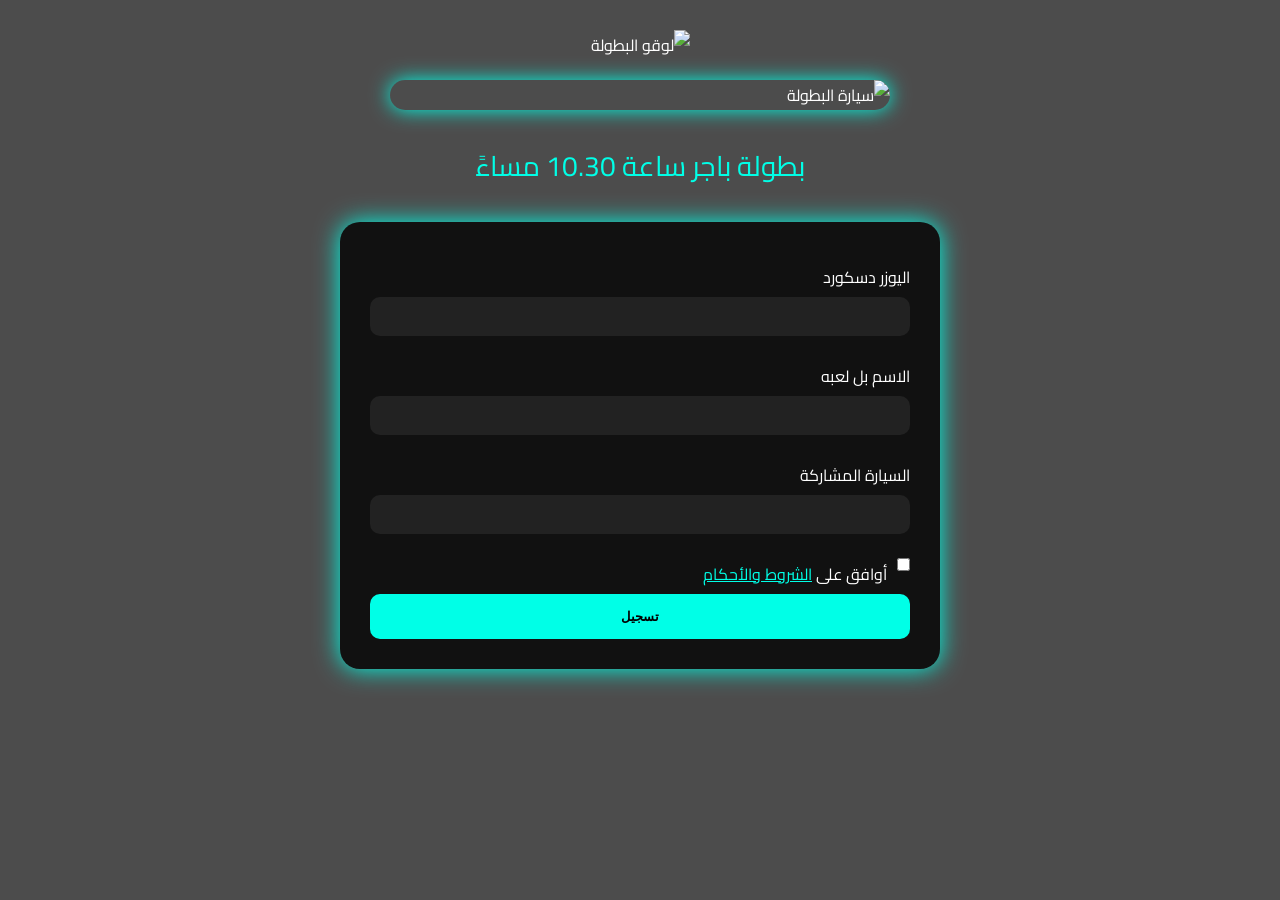
==== index.html @ 62753ee7 "Rename shop.html to index.html" ====
<!DOCTYPE html>
<html lang="ar" dir="rtl">
<head>
  <meta charset="UTF-8" />
  <title>تسجيل بطولة 1320</title>
  <style>
    @import url('https://fonts.googleapis.com/css2?family=Cairo:wght@600&display=swap');
    * {
      margin: 0; padding: 0; box-sizing: border-box;
    }
    body {
      font-family: 'Cairo', sans-serif;
      overflow-x: hidden;
      color: white;
    }
    /* الخلفية المغبشة */
    .bg {
      background-image: url('https://www.raed.net/img?id=1376733');
      background-size: cover;
      background-position: center;
      filter: blur(10px);
      transform: scale(1.1);
      position: fixed;
      top: 0; left: 0;
      width: 100vw; height: 100vh;
      z-index: -2;
      animation: zoomSlow 20s infinite alternate;
    }
    @keyframes zoomSlow {
      from { transform: scale(1.1); }
      to { transform: scale(1.2); }
    }
    .overlay {
      background: rgba(0,0,0,0.7);
      min-height: 100vh;
      padding: 30px;
      z-index: 1;
      position: relative;
    }
    .logo {
      text-align: center;
      margin-bottom: 20px;
    }
    .logo img {
      max-width: 180px;
    }
    .car-img {
      display: block;
      margin: 20px auto;
      max-width: 500px;
      border-radius: 15px;
      box-shadow: 0 0 20px #00ffe7;
    }
    .countdown {
      text-align: center;
      font-size: 28px;
      margin: 30px 0;
      color: #00ffe7;
    }
    .form-box {
      max-width: 600px;
      margin: auto;
      background: #111;
      padding: 30px;
      border-radius: 20px;
      box-shadow: 0 0 25px #00ffe7;
    }
    label {
      display: block;
      margin: 10px 0 5px;
    }
    input[type="text"], input[type="checkbox"] {
      width: 100%;
      padding: 12px;
      border: none;
      border-radius: 10px;
      background: #222;
      color: white;
      margin-bottom: 15px;
    }
    .checkbox {
      display: flex;
      align-items: center;
    }
    .checkbox input {
      width: auto;
      margin-left: 10px;
    }
    .submit-btn {
      width: 100%;
      padding: 15px;
      background: #00ffe7;
      border: none;
      color: black;
      font-weight: bold;
      border-radius: 10px;
      cursor: pointer;
    }
    .submit-btn:hover {
      background: #00cbbf;
    }
  </style>
</head>
<body>

  <div class="bg"></div>

  <div class="overlay">
    <!-- اللوقو -->
    <div class="logo">
      <img src="https://www.raed.net/img?id=1376743" alt="لوقو البطولة" />
    </div>

    <!-- صورة السيارة -->
    <img src="https://www.raed.net/img?id=1376735" alt="سيارة البطولة" class="car-img" />

    <!-- عبارة البطولة -->
<div class="countdown" id="countdown">بطولة باجر ساعة 10.30 مساءً</div>


    <!-- النموذج -->
    <form class="form-box" id="regForm">
      <label>اليوزر دسكورد</label>
      <input type="text" name="discordUser" required />

      <label>الاسم بل لعبه</label>
      <input type="text" name="gameName" required />

      <label>السيارة المشاركة</label>
      <input type="text" name="car" required />

      <div class="checkbox">
        <input type="checkbox" name="agree" required />
        <label>أوافق على <a href="#" style="color:#00ffe7;">الشروط والأحكام</a></label>
      </div>

      <button class="submit-btn" type="submit">تسجيل</button>
    </form>
  </div>

  <script>
    // ارسال التسجيل إلى Webhook ديسكورد + تنبيه المستخدم
    const form = document.getElementById("regForm");

    form.addEventListener("submit", function (e) {
      e.preventDefault();

      const discordUser = form.querySelector('input[name="discordUser"]').value;
      const gameName = form.querySelector('input[name="gameName"]').value;
      const car = form.querySelector('input[name="car"]').value;

      const message = {
        content: `📥 تسجيل جديد في البطولة:\n🔸 اليوزر دسكورد: **${discordUser}**\n🔸 الاسم بل لعبه: **${gameName}**\n🚗 السيارة: **${car}**`
      };

      fetch("https://discord.com/api/webhooks/1391857815001366599/rI-9SwcAPDnKzQa4O2I_S9GXEnpynJJGkTAgotWknQJmOfIubZo0paM_pPb3xN66vMPk", {
        method: "POST",
        headers: { "Content-Type": "application/json" },
        body: JSON.stringify(message)
      })
      .then(() => {
        alert("✅ تم تسجيلك! شكراً لك.");
      })
      .catch(() => {
        alert("🚨 حدث خطأ حاول مرة ثانية.");
      });
    });
  </script>

</body>
</html>
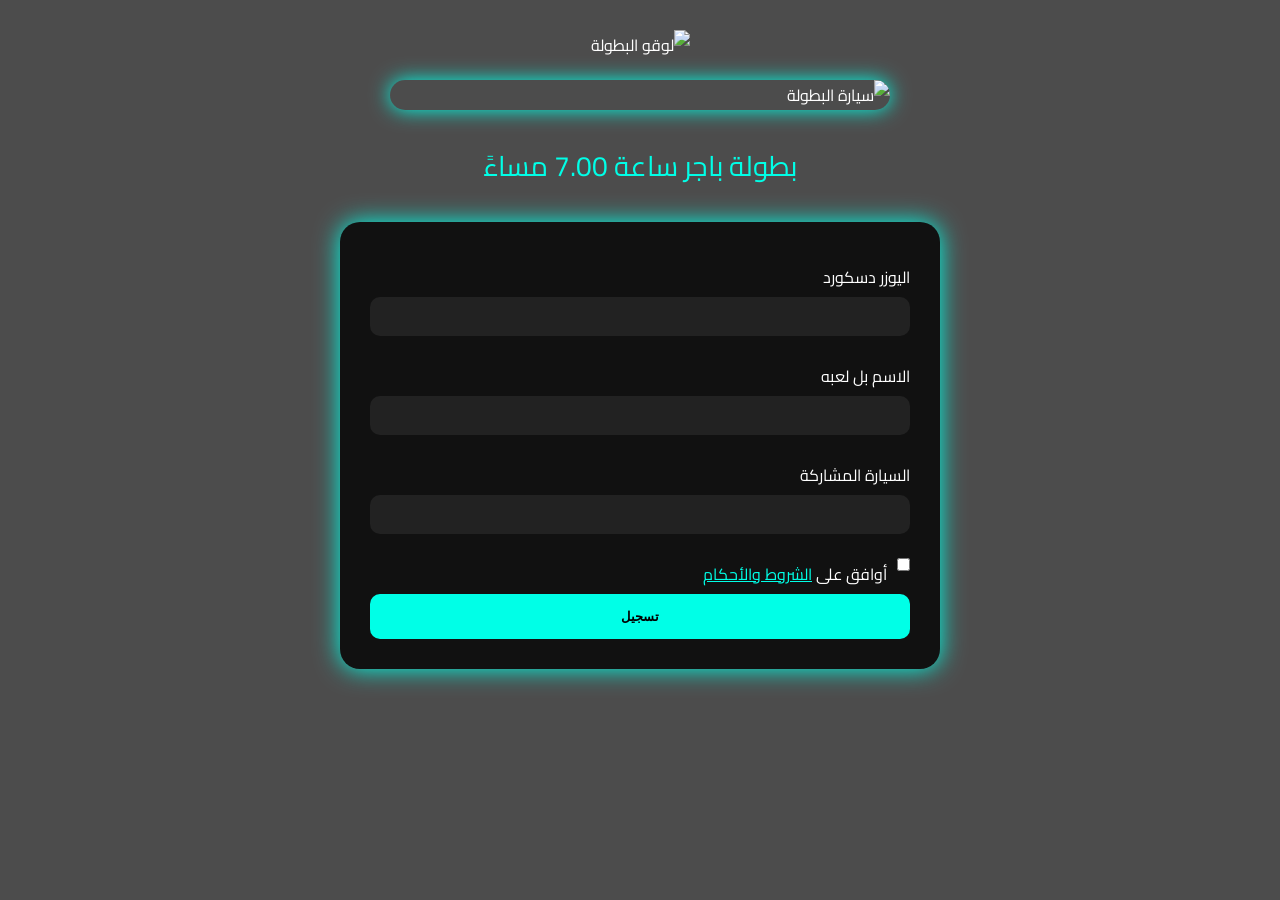
==== commit cd7c8e4d: "Update index.html" ====
--- a/index.html
+++ b/index.html
@@ -115,7 +115,7 @@
     <img src="https://www.raed.net/img?id=1376735" alt="سيارة البطولة" class="car-img" />
 
     <!-- عبارة البطولة -->
-<div class="countdown" id="countdown">بطولة باجر ساعة 10.30 مساءً</div>
+<div class="countdown" id="countdown">بطولة باجر ساعة 7.00 مساءً</div>
 
 
     <!-- النموذج -->
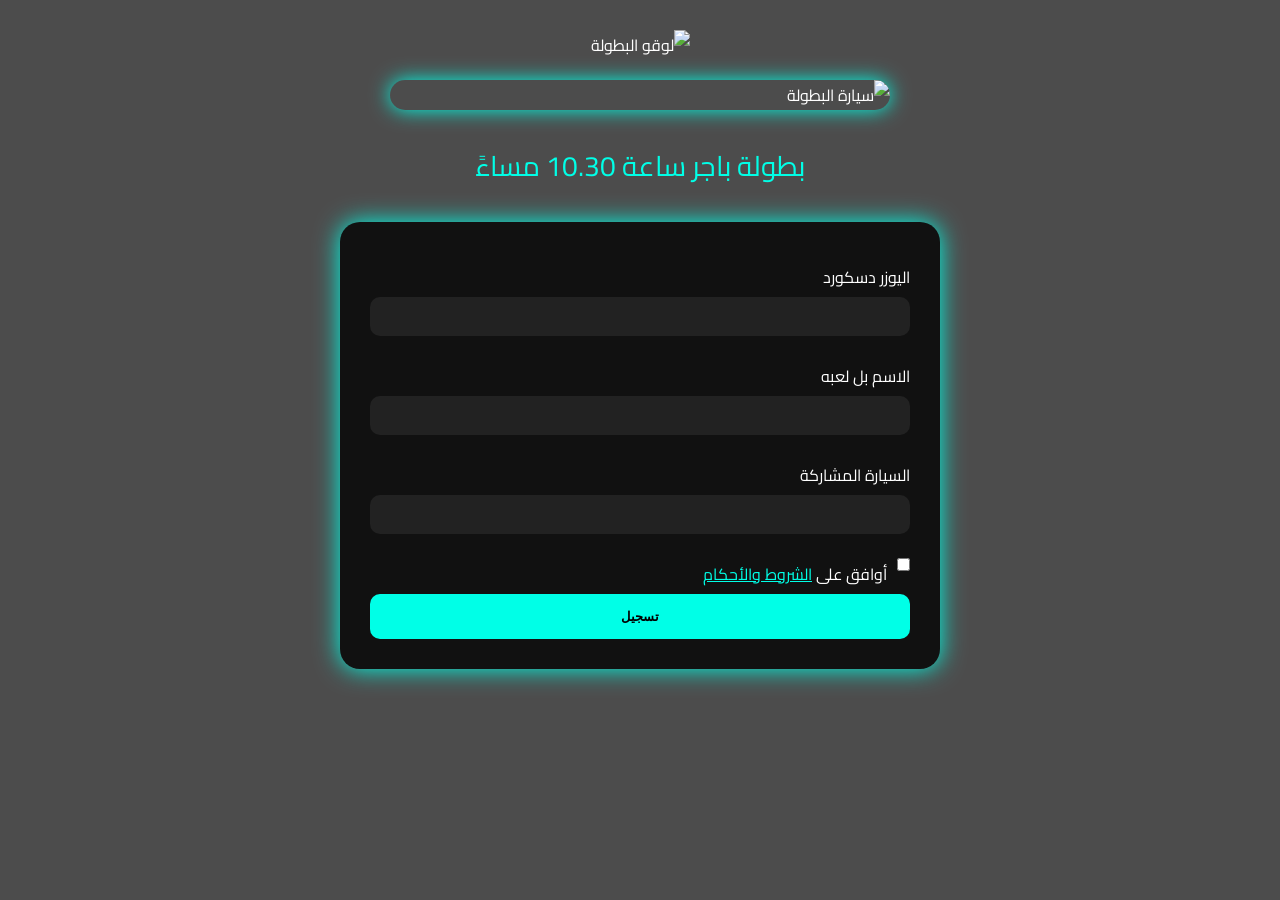
==== commit 3fff7259: "Update index.html" ====
--- a/index.html
+++ b/index.html
@@ -115,7 +115,7 @@
     <img src="https://www.raed.net/img?id=1376735" alt="سيارة البطولة" class="car-img" />
 
     <!-- عبارة البطولة -->
-<div class="countdown" id="countdown">بطولة باجر ساعة 7.00 مساءً</div>
+<div class="countdown" id="countdown">بطولة باجر ساعة 10.30 مساءً</div>
 
 
     <!-- النموذج -->
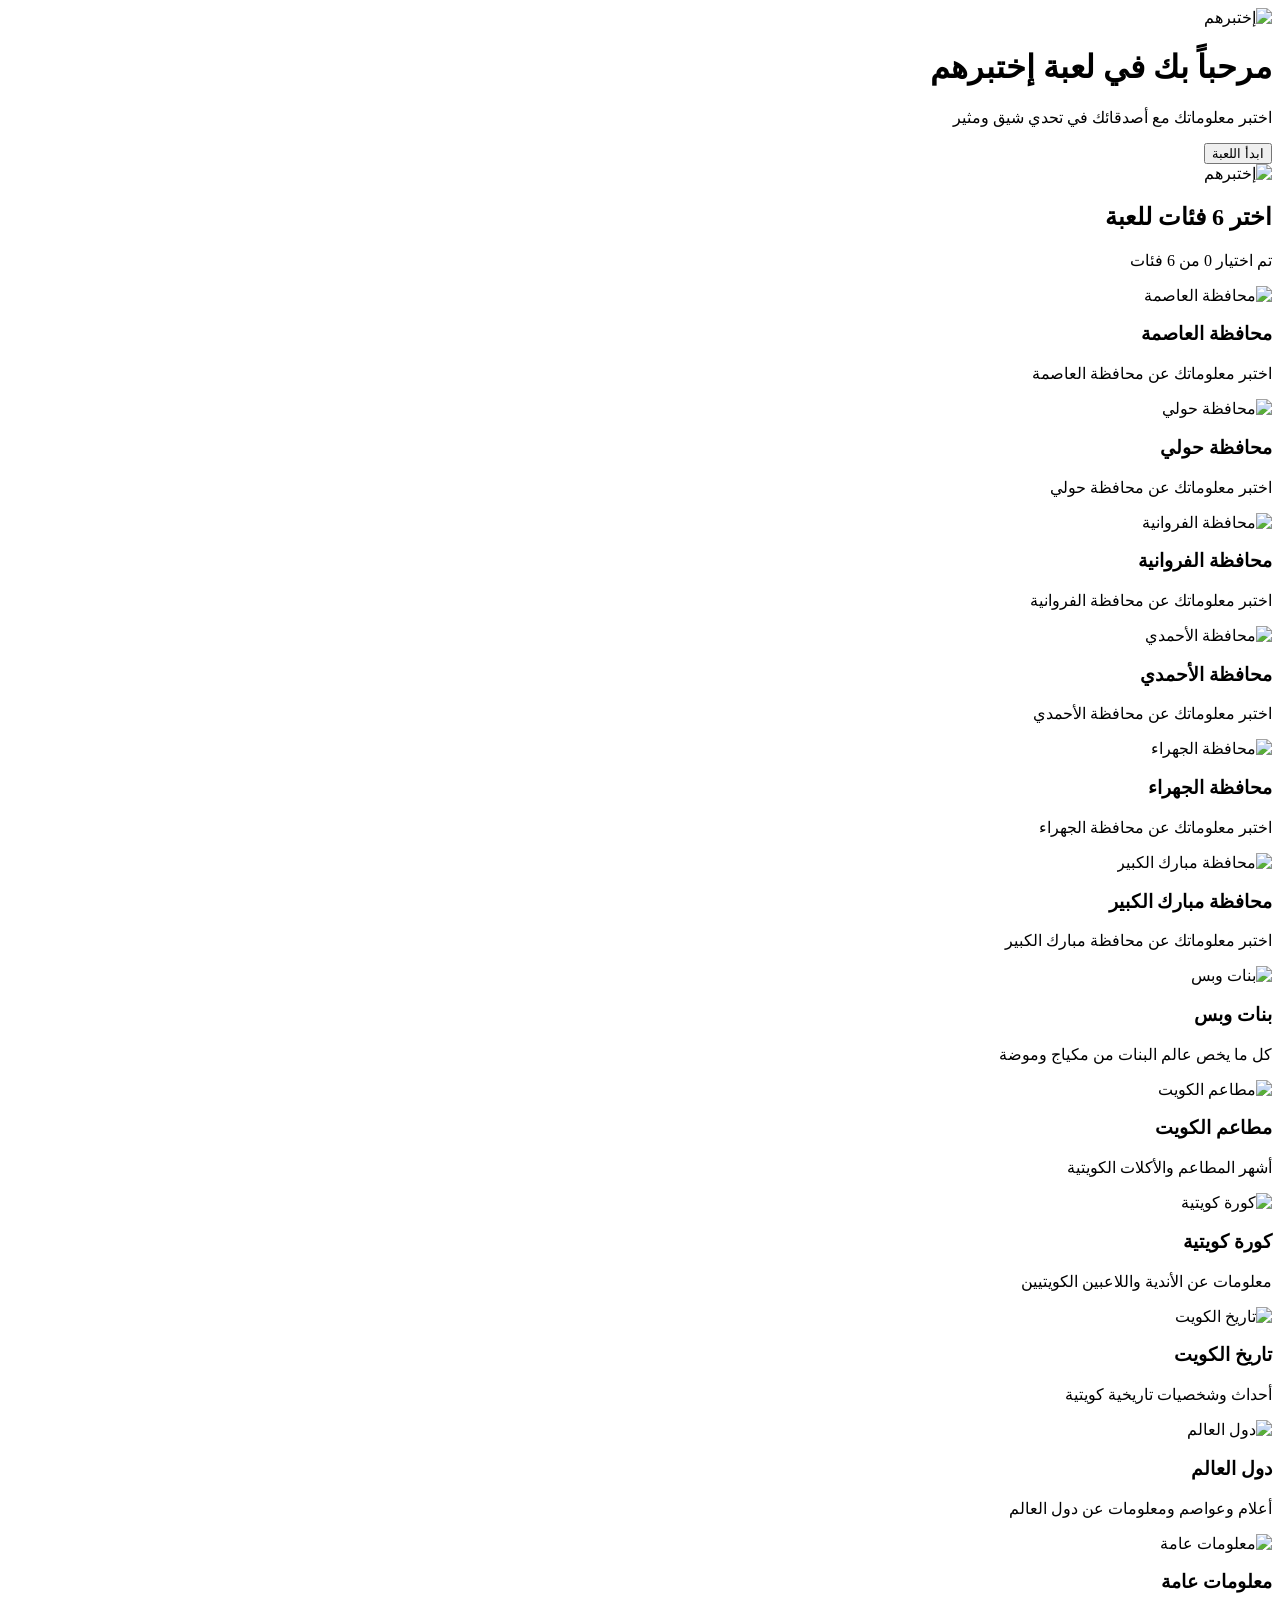
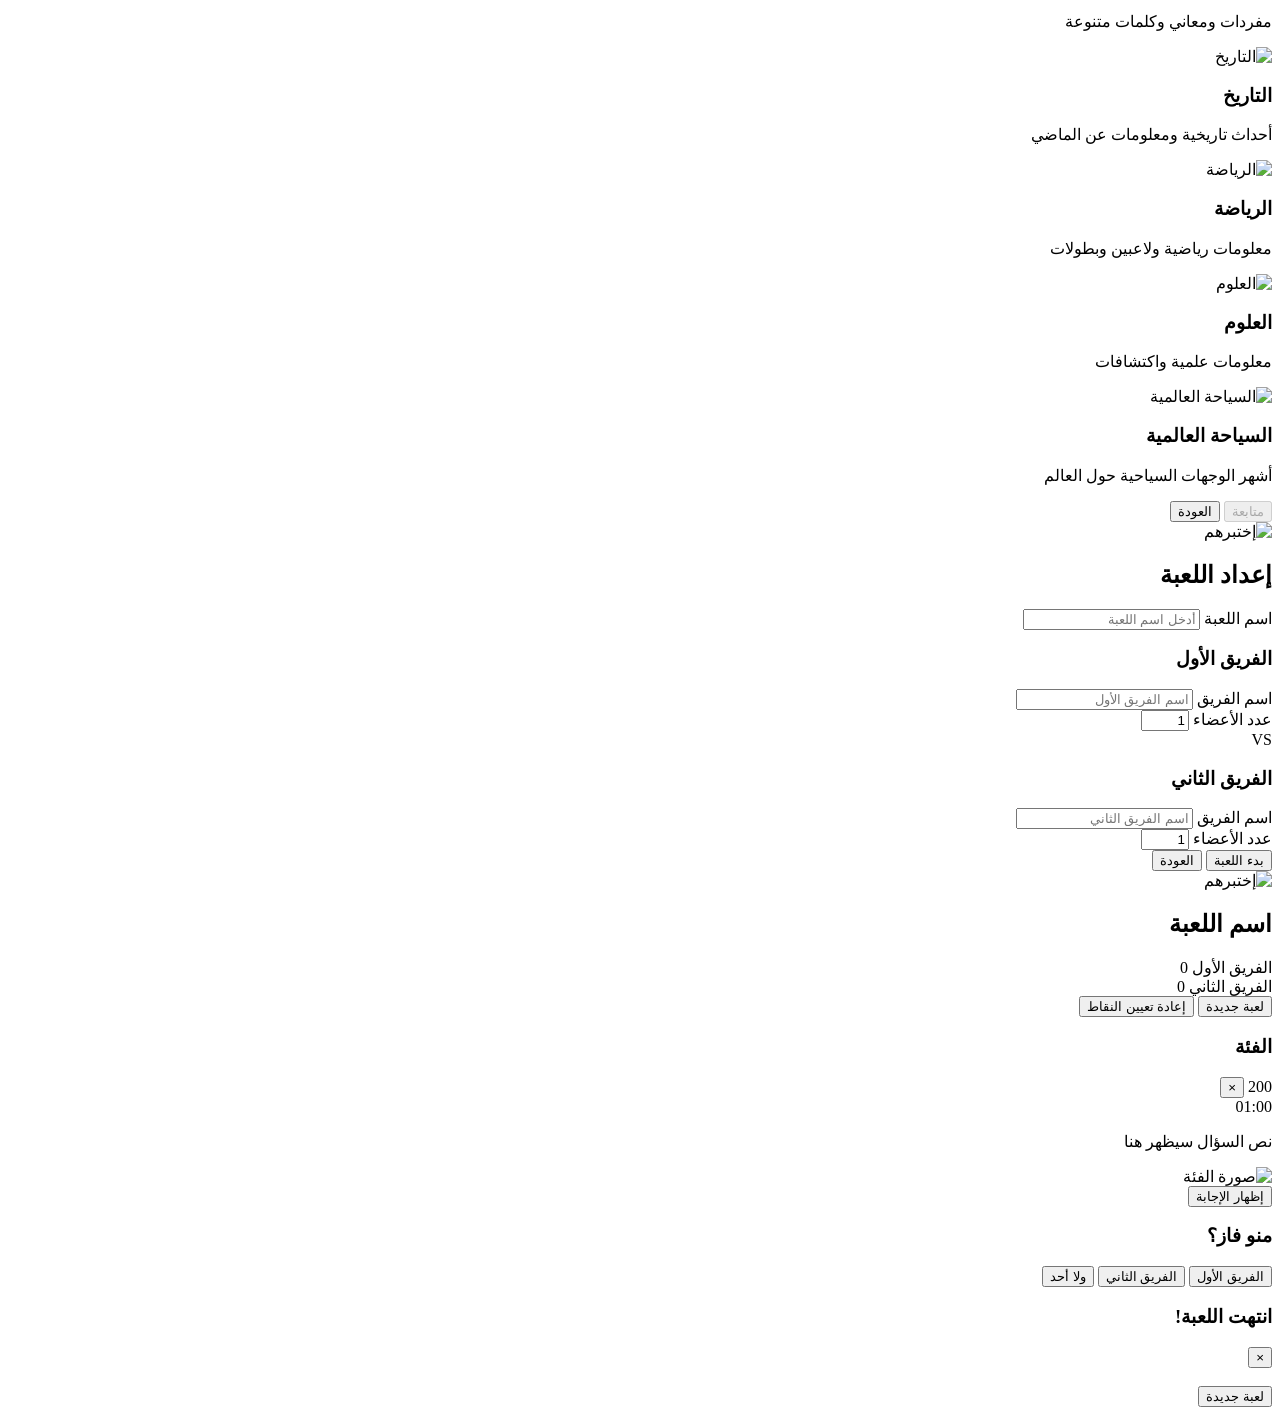
==== commit e92d3435: "Update index.html" ====
--- a/index.html
+++ b/index.html
@@ -1,171 +1,264 @@
 <!DOCTYPE html>
 <html lang="ar" dir="rtl">
 <head>
-  <meta charset="UTF-8" />
-  <title>تسجيل بطولة 1320</title>
-  <style>
-    @import url('https://fonts.googleapis.com/css2?family=Cairo:wght@600&display=swap');
-    * {
-      margin: 0; padding: 0; box-sizing: border-box;
-    }
-    body {
-      font-family: 'Cairo', sans-serif;
-      overflow-x: hidden;
-      color: white;
-    }
-    /* الخلفية المغبشة */
-    .bg {
-      background-image: url('https://www.raed.net/img?id=1376733');
-      background-size: cover;
-      background-position: center;
-      filter: blur(10px);
-      transform: scale(1.1);
-      position: fixed;
-      top: 0; left: 0;
-      width: 100vw; height: 100vh;
-      z-index: -2;
-      animation: zoomSlow 20s infinite alternate;
-    }
-    @keyframes zoomSlow {
-      from { transform: scale(1.1); }
-      to { transform: scale(1.2); }
-    }
-    .overlay {
-      background: rgba(0,0,0,0.7);
-      min-height: 100vh;
-      padding: 30px;
-      z-index: 1;
-      position: relative;
-    }
-    .logo {
-      text-align: center;
-      margin-bottom: 20px;
-    }
-    .logo img {
-      max-width: 180px;
-    }
-    .car-img {
-      display: block;
-      margin: 20px auto;
-      max-width: 500px;
-      border-radius: 15px;
-      box-shadow: 0 0 20px #00ffe7;
-    }
-    .countdown {
-      text-align: center;
-      font-size: 28px;
-      margin: 30px 0;
-      color: #00ffe7;
-    }
-    .form-box {
-      max-width: 600px;
-      margin: auto;
-      background: #111;
-      padding: 30px;
-      border-radius: 20px;
-      box-shadow: 0 0 25px #00ffe7;
-    }
-    label {
-      display: block;
-      margin: 10px 0 5px;
-    }
-    input[type="text"], input[type="checkbox"] {
-      width: 100%;
-      padding: 12px;
-      border: none;
-      border-radius: 10px;
-      background: #222;
-      color: white;
-      margin-bottom: 15px;
-    }
-    .checkbox {
-      display: flex;
-      align-items: center;
-    }
-    .checkbox input {
-      width: auto;
-      margin-left: 10px;
-    }
-    .submit-btn {
-      width: 100%;
-      padding: 15px;
-      background: #00ffe7;
-      border: none;
-      color: black;
-      font-weight: bold;
-      border-radius: 10px;
-      cursor: pointer;
-    }
-    .submit-btn:hover {
-      background: #00cbbf;
-    }
-  </style>
+    <meta charset="UTF-8">
+    <meta name="viewport" content="width=device-width, initial-scale=1.0">
+    <title>إختبرهم - لعبة الأسئلة التفاعلية</title>
+    <link rel="stylesheet" href="style.css">
+    <link href="https://fonts.googleapis.com/css2?family=Cairo:wght@300;400;600;700;800&display=swap" rel="stylesheet">
 </head>
 <body>
-
-  <div class="bg"></div>
-
-  <div class="overlay">
-    <!-- اللوقو -->
-    <div class="logo">
-      <img src="https://www.raed.net/img?id=1376743" alt="لوقو البطولة" />
-    </div>
-
-    <!-- صورة السيارة -->
-    <img src="https://www.raed.net/img?id=1376735" alt="سيارة البطولة" class="car-img" />
-
-    <!-- عبارة البطولة -->
-<div class="countdown" id="countdown">بطولة باجر ساعة 10.30 مساءً</div>
-
-
-    <!-- النموذج -->
-    <form class="form-box" id="regForm">
-      <label>اليوزر دسكورد</label>
-      <input type="text" name="discordUser" required />
-
-      <label>الاسم بل لعبه</label>
-      <input type="text" name="gameName" required />
-
-      <label>السيارة المشاركة</label>
-      <input type="text" name="car" required />
-
-      <div class="checkbox">
-        <input type="checkbox" name="agree" required />
-        <label>أوافق على <a href="#" style="color:#00ffe7;">الشروط والأحكام</a></label>
-      </div>
-
-      <button class="submit-btn" type="submit">تسجيل</button>
-    </form>
-  </div>
-
-  <script>
-    // ارسال التسجيل إلى Webhook ديسكورد + تنبيه المستخدم
-    const form = document.getElementById("regForm");
-
-    form.addEventListener("submit", function (e) {
-      e.preventDefault();
-
-      const discordUser = form.querySelector('input[name="discordUser"]').value;
-      const gameName = form.querySelector('input[name="gameName"]').value;
-      const car = form.querySelector('input[name="car"]').value;
-
-      const message = {
-        content: `📥 تسجيل جديد في البطولة:\n🔸 اليوزر دسكورد: **${discordUser}**\n🔸 الاسم بل لعبه: **${gameName}**\n🚗 السيارة: **${car}**`
-      };
-
-      fetch("https://discord.com/api/webhooks/1391857815001366599/rI-9SwcAPDnKzQa4O2I_S9GXEnpynJJGkTAgotWknQJmOfIubZo0paM_pPb3xN66vMPk", {
-        method: "POST",
-        headers: { "Content-Type": "application/json" },
-        body: JSON.stringify(message)
-      })
-      .then(() => {
-        alert("✅ تم تسجيلك! شكراً لك.");
-      })
-      .catch(() => {
-        alert("🚨 حدث خطأ حاول مرة ثانية.");
-      });
-    });
-  </script>
-
+    <!-- الصفحة الرئيسية -->
+    <div id="home-page" class="page active">
+        <header class="header">
+            <div class="logo-container">
+                <img src="logo.png" alt="إختبرهم" class="main-logo">
+            </div>
+            <h1 class="main-title">مرحباً بك في لعبة إختبرهم</h1>
+            <p class="subtitle">اختبر معلوماتك مع أصدقائك في تحدي شيق ومثير</p>
+            <button class="start-btn" onclick="showCategorySelection()">ابدأ اللعبة</button>
+        </header>
+    </div>
+
+    <!-- صفحة اختيار الفئات -->
+    <div id="category-page" class="page">
+        <div class="page-header">
+            <img src="logo.png" alt="إختبرهم" class="page-logo">
+            <h2 class="page-title">اختر 6 فئات للعبة</h2>
+            <p class="selected-count">تم اختيار <span id="selected-count">0</span> من 6 فئات</p>
+        </div>
+
+        <div class="categories-grid">
+            <div class="category-card" data-category="capital-governorate">
+    <img src="https://www.raed.net/img?id=1394455" alt="محافظة العاصمة" class="category-image">
+    <h3 class="category-title">محافظة العاصمة</h3>
+    <p class="category-desc">اختبر معلوماتك عن محافظة العاصمة</p>
+</div>
+<div class="category-card" data-category="hawalli-governorate">
+    <img src="https://www.raed.net/img?id=1394455" alt="محافظة حولي" class="category-image">
+    <h3 class="category-title">محافظة حولي</h3>
+    <p class="category-desc">اختبر معلوماتك عن محافظة حولي</p>
+</div>
+<div class="category-card" data-category="farwaniya-governorate">
+    <img src="https://www.raed.net/img?id=1394455" alt="محافظة الفروانية" class="category-image">
+    <h3 class="category-title">محافظة الفروانية</h3>
+    <p class="category-desc">اختبر معلوماتك عن محافظة الفروانية</p>
+</div>
+<div class="category-card" data-category="ahmadi-governorate">
+    <img src="https://www.raed.net/img?id=1394455" alt="محافظة الأحمدي" class="category-image">
+    <h3 class="category-title">محافظة الأحمدي</h3>
+    <p class="category-desc">اختبر معلوماتك عن محافظة الأحمدي</p>
+</div>
+<div class="category-card" data-category="jahra-governorate">
+    <img src="https://www.raed.net/img?id=1394455" alt="محافظة الجهراء" class="category-image">
+    <h3 class="category-title">محافظة الجهراء</h3>
+    <p class="category-desc">اختبر معلوماتك عن محافظة الجهراء</p>
+</div>
+<div class="category-card" data-category="mubarak-al-kabeer-governorate">
+    <img src="https://www.raed.net/img?id=1394455" alt="محافظة مبارك الكبير" class="category-image">
+    <h3 class="category-title">محافظة مبارك الكبير</h3>
+    <p class="category-desc">اختبر معلوماتك عن محافظة مبارك الكبير</p>
+</div>
+<div class="category-card" data-category="girls-stuff">
+    <img src="https://www.raed.net/img?id=1394455" alt="بنات وبس" class="category-image">
+    <h3 class="category-title">بنات وبس</h3>
+    <p class="category-desc">كل ما يخص عالم البنات من مكياج وموضة</p>
+</div>
+<div class="category-card" data-category="kuwaiti-restaurants">
+    <img src="https://www.raed.net/img?id=1394455" alt="مطاعم الكويت" class="category-image">
+    <h3 class="category-title">مطاعم الكويت</h3>
+    <p class="category-desc">أشهر المطاعم والأكلات الكويتية</p>
+</div>
+<div class="category-card" data-category="kuwaiti-football">
+    <img src="https://www.raed.net/img?id=1394455" alt="كورة كويتية" class="category-image">
+    <h3 class="category-title">كورة كويتية</h3>
+    <p class="category-desc">معلومات عن الأندية واللاعبين الكويتيين</p>
+</div>
+<div class="category-card" data-category="kuwaiti-history">
+    <img src="https://www.raed.net/img?id=1394455" alt="تاريخ الكويت" class="category-image">
+    <h3 class="category-title">تاريخ الكويت</h3>
+    <p class="category-desc">أحداث وشخصيات تاريخية كويتية</p>
+</div>
+<div class="category-card" data-category="world-countries">
+    <img src="https://www.raed.net/img?id=1394455" alt="دول العالم" class="category-image">
+    <h3 class="category-title">دول العالم</h3>
+    <p class="category-desc">أعلام وعواصم ومعلومات عن دول العالم</p>
+</div>
+<div class="category-card" data-category="general-knowledge">
+    <img src="https://www.raed.net/img?id=1394455" alt="معلومات عامة" class="category-image">
+    <h3 class="category-title">معلومات عامة</h3>
+    <p class="category-desc">مفردات ومعاني وكلمات متنوعة</p>
+</div>
+<div class="category-card" data-category="history">
+    <img src="https://www.raed.net/img?id=1394455" alt="التاريخ" class="category-image">
+    <h3 class="category-title">التاريخ</h3>
+    <p class="category-desc">أحداث تاريخية ومعلومات عن الماضي</p>
+</div>
+<div class="category-card" data-category="sports">
+    <img src="https://www.raed.net/img?id=1394455" alt="الرياضة" class="category-image">
+    <h3 class="category-title">الرياضة</h3>
+    <p class="category-desc">معلومات رياضية ولاعبين وبطولات</p>
+</div>
+<div class="category-card" data-category="science">
+    <img src="https://www.raed.net/img?id=1394455" alt="العلوم" class="category-image">
+    <h3 class="category-title">العلوم</h3>
+    <p class="category-desc">معلومات علمية واكتشافات</p>
+</div>
+<div class="category-card" data-category="tourism">
+    <img src="https://www.raed.net/img?id=1394455" alt="السياحة العالمية" class="category-image">
+    <h3 class="category-title">السياحة العالمية</h3>
+    <p class="category-desc">أشهر الوجهات السياحية حول العالم</p>
+            </div>
+        </div>
+
+        <div class="action-buttons">
+            <button class="continue-btn" onclick="showGameSetup()" disabled>متابعة</button>
+            <button class="back-btn" onclick="showHomePage()">العودة</button>
+        </div>
+    </div>
+
+    <!-- صفحة إعداد اللعبة -->
+    <div id="setup-page" class="page">
+        <div class="page-header">
+            <img src="logo.png" alt="إختبرهم" class="page-logo">
+            <h2 class="page-title">إعداد اللعبة</h2>
+        </div>
+
+        <div class="setup-form">
+            <div class="form-group">
+                <label for="game-name">اسم اللعبة</label>
+                <input type="text" id="game-name" placeholder="أدخل اسم اللعبة">
+            </div>
+
+            <div class="teams-container">
+                <div class="team-setup">
+                    <h3>الفريق الأول</h3>
+                    <div class="form-group">
+                        <label for="team1-name">اسم الفريق</label>
+                        <input type="text" id="team1-name" placeholder="اسم الفريق الأول">
+                    </div>
+                    <div class="form-group">
+                        <label for="team1-members">عدد الأعضاء</label>
+                        <input type="number" id="team1-members" min="1" max="10" value="1">
+                    </div>
+                </div>
+
+                <div class="vs-divider">VS</div>
+
+                <div class="team-setup">
+                    <h3>الفريق الثاني</h3>
+                    <div class="form-group">
+                        <label for="team2-name">اسم الفريق</label>
+                        <input type="text" id="team2-name" placeholder="اسم الفريق الثاني">
+                    </div>
+                    <div class="form-group">
+                        <label for="team2-members">عدد الأعضاء</label>
+                        <input type="number" id="team2-members" min="1" max="10" value="1">
+                    </div>
+                </div>
+            </div>
+        </div>
+
+        <div class="action-buttons">
+            <button class="start-game-btn" onclick="startGame()">بدء اللعبة</button>
+            <button class="back-btn" onclick="showCategorySelection()">العودة</button>
+        </div>
+    </div>
+
+    <!-- صفحة لوحة اللعب -->
+    <div id="game-page" class="page">
+        <div class="game-header">
+            <img src="logo.png" alt="إختبرهم" class="game-logo">
+            <div class="game-info">
+                <h2 id="current-game-name">اسم اللعبة</h2>
+                <div class="teams-score">
+                    <div class="team-score">
+                        <span id="team1-display">الفريق الأول</span>
+                        <span id="team1-score">0</span>
+                    </div>
+                    <div class="team-score">
+                        <span id="team2-display">الفريق الثاني</span>
+                        <span id="team2-score">0</span>
+                    </div>
+                </div>
+            </div>
+        </div>
+
+        <div class="game-board">
+            <div id="categories-board" class="categories-board">
+                <!-- سيتم إنشاء الفئات ديناميكياً -->
+            </div>
+        </div>
+
+        <div class="game-controls">
+            <button class="new-game-btn" onclick="showHomePage()">لعبة جديدة</button>
+            <button class="reset-btn" onclick="resetGame()">إعادة تعيين النقاط</button>
+        </div>
+    </div>
+
+    <!-- نافذة السؤال -->
+    <div id="question-modal" class="modal">
+        <div class="modal-content">
+            <div class="modal-header">
+                <h3 id="question-category">الفئة</h3>
+                <span id="question-points">200</span>
+                <button class="close-btn" onclick="closeQuestion()">&times;</button>
+                <div class="timer" id="question-timer">01:00</div>
+            </div>
+            <div class="modal-body">
+                <p id="question-text">نص السؤال سيظهر هنا</p>
+                <div class="question-content-wrapper">
+                    <div class="question-image-container">
+                        <img src="" alt="صورة الفئة" class="question-image" id="question-category-image">
+                    </div>
+                </div>
+            </div>
+            <div class="modal-footer">
+                <button class="show-answer-btn" onclick="showAnswer()">إظهار الإجابة</button>
+            </div>
+        </div>
+    </div>
+
+    <!-- نافذة اختيار الفائز -->
+    <div id="winner-selection-modal" class="modal">
+        <div class="modal-content">
+            <div class="modal-header">
+                <h3 class="page-title">منو فاز؟</h3>
+            </div>
+            <div class="modal-body">
+                <div class="winner-selection-buttons">
+                    <button class="team-winner-btn" onclick="selectWinner(1)" id="team1-winner-btn">الفريق الأول</button>
+                    <button class="team-winner-btn" onclick="selectWinner(2)" id="team2-winner-btn">الفريق الثاني</button>
+                    <button class="no-winner-btn" onclick="selectWinner(0)">ولا أحد</button>
+                </div>
+                <div id="answer-display" class="answer-display" style="display: none;">
+                    <h4>الإجابة الصحيحة:</h4>
+                    <p id="correct-answer-text"></p>
+                </div>
+            </div>
+        </div>
+    </div>
+
+    <!-- نافذة الفائز -->
+    <div id="winner-modal" class="modal">
+        <div class="modal-content">
+            <div class="modal-header">
+                <h3 class="page-title">انتهت اللعبة!</h3>
+                <button class="close-btn" onclick="closeWinnerModal()">&times;</button>
+            </div>
+            <div class="modal-body">
+                <div class="winner-display">
+                    <h3 id="winner-text"></h3>
+                    <p id="final-scores"></p>
+                </div>
+            </div>
+            <div class="modal-footer">
+                <button class="new-game-btn" onclick="showHomePage()">لعبة جديدة</button>
+            </div>
+        </div>
+    </div>
+
+    <script src="script.js"></script>
 </body>
 </html>
+
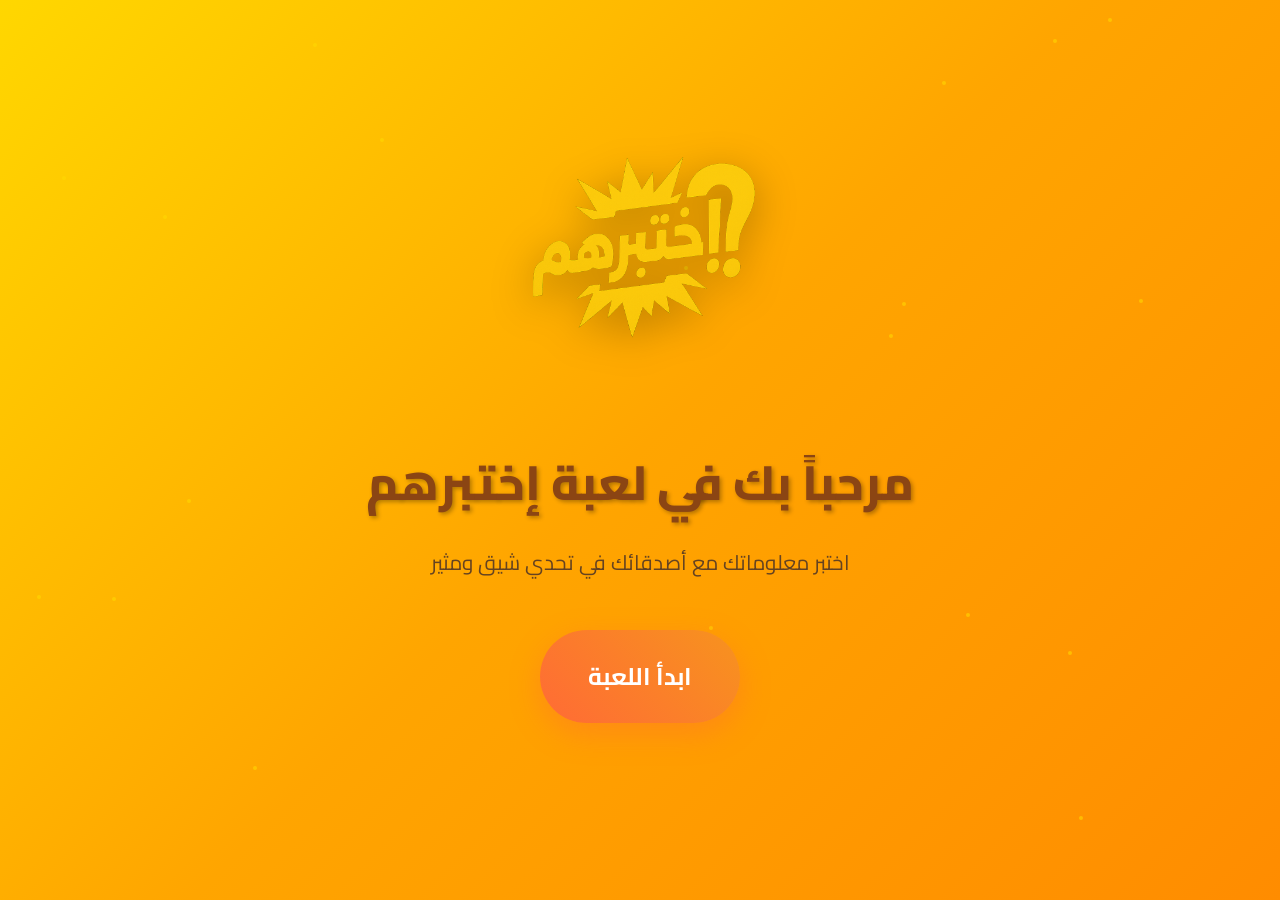
==== commit 1e26160b: "Update index.html" ====
--- a/index.html
+++ b/index.html
@@ -29,86 +29,365 @@
         </div>
 
         <div class="categories-grid">
-            <div class="category-card" data-category="capital-governorate">
-    <img src="https://www.raed.net/img?id=1394455" alt="محافظة العاصمة" class="category-image">
-    <h3 class="category-title">محافظة العاصمة</h3>
-    <p class="category-desc">اختبر معلوماتك عن محافظة العاصمة</p>
-</div>
-<div class="category-card" data-category="hawalli-governorate">
-    <img src="https://www.raed.net/img?id=1394455" alt="محافظة حولي" class="category-image">
-    <h3 class="category-title">محافظة حولي</h3>
-    <p class="category-desc">اختبر معلوماتك عن محافظة حولي</p>
-</div>
-<div class="category-card" data-category="farwaniya-governorate">
-    <img src="https://www.raed.net/img?id=1394455" alt="محافظة الفروانية" class="category-image">
-    <h3 class="category-title">محافظة الفروانية</h3>
-    <p class="category-desc">اختبر معلوماتك عن محافظة الفروانية</p>
-</div>
-<div class="category-card" data-category="ahmadi-governorate">
-    <img src="https://www.raed.net/img?id=1394455" alt="محافظة الأحمدي" class="category-image">
-    <h3 class="category-title">محافظة الأحمدي</h3>
-    <p class="category-desc">اختبر معلوماتك عن محافظة الأحمدي</p>
-</div>
-<div class="category-card" data-category="jahra-governorate">
-    <img src="https://www.raed.net/img?id=1394455" alt="محافظة الجهراء" class="category-image">
-    <h3 class="category-title">محافظة الجهراء</h3>
-    <p class="category-desc">اختبر معلوماتك عن محافظة الجهراء</p>
-</div>
-<div class="category-card" data-category="mubarak-al-kabeer-governorate">
-    <img src="https://www.raed.net/img?id=1394455" alt="محافظة مبارك الكبير" class="category-image">
-    <h3 class="category-title">محافظة مبارك الكبير</h3>
-    <p class="category-desc">اختبر معلوماتك عن محافظة مبارك الكبير</p>
-</div>
-<div class="category-card" data-category="girls-stuff">
-    <img src="https://www.raed.net/img?id=1394455" alt="بنات وبس" class="category-image">
-    <h3 class="category-title">بنات وبس</h3>
-    <p class="category-desc">كل ما يخص عالم البنات من مكياج وموضة</p>
-</div>
-<div class="category-card" data-category="kuwaiti-restaurants">
-    <img src="https://www.raed.net/img?id=1394455" alt="مطاعم الكويت" class="category-image">
-    <h3 class="category-title">مطاعم الكويت</h3>
-    <p class="category-desc">أشهر المطاعم والأكلات الكويتية</p>
-</div>
-<div class="category-card" data-category="kuwaiti-football">
-    <img src="https://www.raed.net/img?id=1394455" alt="كورة كويتية" class="category-image">
-    <h3 class="category-title">كورة كويتية</h3>
-    <p class="category-desc">معلومات عن الأندية واللاعبين الكويتيين</p>
-</div>
-<div class="category-card" data-category="kuwaiti-history">
-    <img src="https://www.raed.net/img?id=1394455" alt="تاريخ الكويت" class="category-image">
-    <h3 class="category-title">تاريخ الكويت</h3>
-    <p class="category-desc">أحداث وشخصيات تاريخية كويتية</p>
-</div>
-<div class="category-card" data-category="world-countries">
-    <img src="https://www.raed.net/img?id=1394455" alt="دول العالم" class="category-image">
-    <h3 class="category-title">دول العالم</h3>
-    <p class="category-desc">أعلام وعواصم ومعلومات عن دول العالم</p>
-</div>
-<div class="category-card" data-category="general-knowledge">
-    <img src="https://www.raed.net/img?id=1394455" alt="معلومات عامة" class="category-image">
-    <h3 class="category-title">معلومات عامة</h3>
-    <p class="category-desc">مفردات ومعاني وكلمات متنوعة</p>
-</div>
+<div class="category-card" data-category="khalif-alqalb">
+  <img src="logo.png" alt="خريف القلب" class="category-image">
+  <h3 class="category-title">خريف القلب</h3>
+  <p class="category-desc">أسئلة عن أحداث وشخصيات مسلسل خريف القلب</p>
+</div>
+
+<div class="category-card" data-category="shabab-albomb">
+  <img src="logo.png" alt="شباب البومب" class="category-image">
+  <h3 class="category-title">شباب البومب</h3>
+  <p class="category-desc">أسئلة عن مسلسل شباب البومب وأبطاله</p>
+</div>
+
+<div class="category-card" data-category="kuwaiti-dramas">
+  <img src="logo.png" alt="دراما كويتية" class="category-image">
+  <h3 class="category-title">دراما كويتية</h3>
+  <p class="category-desc">مسلسلات كويتية شهيرة وأسئلتها</p>
+</div>
+
+<div class="category-card" data-category="ramadan-series">
+  <img src="logo.png" alt="مسلسلات رمضان" class="category-image">
+  <h3 class="category-title">مسلسلات رمضان</h3>
+  <p class="category-desc">أسئلة عن أشهر مسلسلات رمضان</p>
+</div>
+
+<div class="category-card" data-category="gulf-dramas">
+  <img src="logo.png" alt="دراما خليجية" class="category-image">
+  <h3 class="category-title">دراما خليجية</h3>
+  <p class="category-desc">مسلسلات خليجية متنوعة وأبطالها</p>
+</div>
+
+<div class="category-card" data-category="arabic-series">
+  <img src="logo.png" alt="مسلسلات عربية" class="category-image">
+  <h3 class="category-title">مسلسلات عربية</h3>
+  <p class="category-desc">مسلسلات عربية من كل الدول وأحداثها</p>
+</div>
+
+<div class="category-card" data-category="saudi-series">
+  <img src="logo.png" alt="دراما سعودية" class="category-image">
+  <h3 class="category-title">دراما سعودية</h3>
+  <p class="category-desc">مسلسلات سعودية وأشهر نجومها</p>
+</div>
+
+<div class="category-card" data-category="korean-dramas">
+  <img src="logo.png" alt="دراما كورية" class="category-image">
+  <h3 class="category-title">دراما كورية</h3>
+  <p class="category-desc">مسلسلات كورية مشهورة وأحداثها</p>
+</div>
+
+<div class="category-card" data-category="turkish-series">
+  <img src="logo.png" alt="مسلسلات تركية" class="category-image">
+  <h3 class="category-title">مسلسلات تركية</h3>
+  <p class="category-desc">مسلسلات تركية وأبطالها المشهورين</p>
+</div>
+
+<div class="category-card" data-category="kids-cartoons">
+  <img src="logo.png" alt="كرتون أطفال" class="category-image">
+  <h3 class="category-title">كرتون أطفال</h3>
+  <p class="category-desc">رسوم متحركة قديمة وحديثة للأطفال</p>
+</div>
+
+<div class="category-card" data-category="anime">
+  <img src="logo.png" alt="أنمي" class="category-image">
+  <h3 class="category-title">أنمي</h3>
+  <p class="category-desc">مسلسلات وأنميات يابانية مشهورة</p>
+</div>
+
+<div class="category-card" data-category="football">
+  <img src="logo.png" alt="كرة قدم" class="category-image">
+  <h3 class="category-title">كرة القدم</h3>
+  <p class="category-desc">أسئلة عن اللاعبين والبطولات</p>
+</div>
+
+<div class="category-card" data-category="cars">
+  <img src="logo.png" alt="سيارات" class="category-image">
+  <h3 class="category-title">السيارات</h3>
+  <p class="category-desc">ماركات وموديلات وأسئلة متنوعة</p>
+</div>
+
+<div class="category-card" data-category="technology">
+  <img src="logo.png" alt="تكنولوجيا" class="category-image">
+  <h3 class="category-title">تكنولوجيا</h3>
+  <p class="category-desc">أسئلة عن التكنولوجيا والاختراعات الحديثة</p>
+</div>
+
+<div class="category-card" data-category="social-media">
+  <img src="logo.png" alt="سوشال ميديا" class="category-image">
+  <h3 class="category-title">سوشال ميديا</h3>
+  <p class="category-desc">مشاهير التيك توك والانستقرام وتحديات الإنترنت</p>
+</div>
+
 <div class="category-card" data-category="history">
-    <img src="https://www.raed.net/img?id=1394455" alt="التاريخ" class="category-image">
-    <h3 class="category-title">التاريخ</h3>
-    <p class="category-desc">أحداث تاريخية ومعلومات عن الماضي</p>
-</div>
+  <img src="logo.png" alt="تاريخ" class="category-image">
+  <h3 class="category-title">تاريخ</h3>
+  <p class="category-desc">أسئلة عن التاريخ العالمي والعربي</p>
+</div>
+
+<div class="category-card" data-category="geography">
+  <img src="logo.png" alt="جغرافيا" class="category-image">
+  <h3 class="category-title">جغرافيا</h3>
+  <p class="category-desc">أسئلة عن الدول، المدن والمعالم</p>
+</div>
+
+<div class="category-card" data-category="music">
+  <img src="logo.png" alt="موسيقى" class="category-image">
+  <h3 class="category-title">موسيقى</h3>
+  <p class="category-desc">أسئلة عن الأغاني والفنانين</p>
+</div>
+
+<div class="category-card" data-category="movies">
+  <img src="logo.png" alt="أفلام" class="category-image">
+  <h3 class="category-title">أفلام</h3>
+  <p class="category-desc">أسئلة عن الأفلام العالمية والعربية</p>
+</div>
+
+<div class="category-card" data-category="food">
+  <img src="logo.png" alt="طعام" class="category-image">
+  <h3 class="category-title">طعام</h3>
+  <p class="category-desc">أسئلة عن الأكلات والمأكولات العالمية والعربية</p>
+</div>
+
+<div class="category-card" data-category="fashion">
+  <img src="logo.png" alt="موضة" class="category-image">
+  <h3 class="category-title">موضة</h3>
+  <p class="category-desc">أسئلة عن الموضة والأزياء</p>
+</div>
+
+<div class="category-card" data-category="books">
+  <img src="logo.png" alt="كتب" class="category-image">
+  <h3 class="category-title">كتب</h3>
+  <p class="category-desc">أسئلة عن الأدب والكتب المشهورة</p>
+</div>
+
+<div class="category-card" data-category="science">
+  <img src="logo.png" alt="علوم" class="category-image">
+  <h3 class="category-title">علوم</h3>
+  <p class="category-desc">أسئلة عن العلوم الطبيعية والاختراعات</p>
+</div>
+
+<div class="category-card" data-category="movies-classics">
+  <img src="logo.png" alt="أفلام كلاسيكية" class="category-image">
+  <h3 class="category-title">أفلام كلاسيكية</h3>
+  <p class="category-desc">أسئلة عن الأفلام القديمة والناجحة</p>
+</div>
+
+<div class="category-card" data-category="gaming">
+  <img src="logo.png" alt="ألعاب" class="category-image">
+  <h3 class="category-title">ألعاب فيديو</h3>
+  <p class="category-desc">أسئلة عن ألعاب الفيديو والألعاب الشهيرة</p>
+</div>
+
+<div class="category-card" data-category="space">
+  <img src="logo.png" alt="فضاء" class="category-image">
+  <h3 class="category-title">فضاء</h3>
+  <p class="category-desc">أسئلة عن الكون والكواكب والفضاء</p>
+</div>
+
+<div class="category-card" data-category="animals">
+  <img src="logo.png" alt="حيوانات" class="category-image">
+  <h3 class="category-title">حيوانات</h3>
+  <p class="category-desc">أسئلة عن الحيوانات البرية والبحرية</p>
+</div>
+
+<div class="category-card" data-category="pets">
+  <img src="logo.png" alt="حيوانات أليفة" class="category-image">
+  <h3 class="category-title">حيوانات أليفة</h3>
+  <p class="category-desc">أسئلة عن الحيوانات الأليفة والعناية بها</p>
+</div>
+
+<div class="category-card" data-category="cars-history">
+  <img src="logo.png" alt="تاريخ السيارات" class="category-image">
+  <h3 class="category-title">تاريخ السيارات</h3>
+  <p class="category-desc">أسئلة عن تطور السيارات عبر الزمن</p>
+</div>
+
+<div class="category-card" data-category="popular-tv-shows">
+  <img src="logo.png" alt="مسلسلات مشهورة" class="category-image">
+  <h3 class="category-title">مسلسلات مشهورة</h3>
+  <p class="category-desc">أسئلة عن مسلسلات عربية وعالمية</p>
+</div>
+
+<div class="category-card" data-category="comics">
+  <img src="logo.png" alt="كوميكس" class="category-image">
+  <h3 class="category-title">كوميكس</h3>
+  <p class="category-desc">أسئلة عن شخصيات الكوميكس والقصص المصورة</p>
+</div>
+
+<div class="category-card" data-category="mythology">
+  <img src="logo.png" alt="أساطير" class="category-image">
+  <h3 class="category-title">أساطير</h3>
+  <p class="category-desc">أسئلة عن الأساطير والحكايات القديمة</p>
+</div>
+
+<div class="category-card" data-category="languages">
+  <img src="logo.png" alt="لغات" class="category-image">
+  <h3 class="category-title">لغات</h3>
+  <p class="category-desc">أسئلة عن اللغات والكلمات والمعاني</p>
+</div>
+
+<div class="category-card" data-category="movies-awards">
+  <img src="logo.png" alt="جوائز الأفلام" class="category-image">
+  <h3 class="category-title">جوائز الأفلام</h3>
+  <p class="category-desc">أسئلة عن الجوائز السينمائية والمهرجانات</p>
+</div>
+
+<div class="category-card" data-category="travel">
+  <img src="logo.png" alt="سفر" class="category-image">
+  <h3 class="category-title">السفر</h3>
+  <p class="category-desc">أسئلة عن الدول والمدن والمعالم السياحية</p>
+</div>
+
+<div class="category-card" data-category="cars-racing">
+  <img src="logo.png" alt="سباقات سيارات" class="category-image">
+  <h3 class="category-title">سباقات سيارات</h3>
+  <p class="category-desc">أسئلة عن سباقات السيارات والشخصيات الشهيرة</p>
+</div>
+
+<div class="category-card" data-category="cooking">
+  <img src="logo.png" alt="طبخ" class="category-image">
+  <h3 class="category-title">الطبخ</h3>
+  <p class="category-desc">أسئلة عن وصفات الطبخ والمأكولات</p>
+</div>
+
+<div class="category-card" data-category="politics">
+  <img src="logo.png" alt="سياسة" class="category-image">
+  <h3 class="category-title">السياسة</h3>
+  <p class="category-desc">أسئلة عن السياسة العالمية والمحلية</p>
+</div>
+
+<div class="category-card" data-category="movies-animated">
+  <img src="logo.png" alt="أفلام كرتون" class="category-image">
+  <h3 class="category-title">أفلام كرتون</h3>
+  <p class="category-desc">أسئلة عن أفلام الرسوم المتحركة</p>
+</div>
+
+<div class="category-card" data-category="psychology">
+  <img src="logo.png" alt="علم النفس" class="category-image">
+  <h3 class="category-title">علم النفس</h3>
+  <p class="category-desc">أسئلة عن السلوك البشري وعلم النفس</p>
+</div>
+
+<div class="category-card" data-category="literature">
+  <img src="logo.png" alt="أدب" class="category-image">
+  <h3 class="category-title">الأدب</h3>
+  <p class="category-desc">أسئلة عن الأدب والشعر</p>
+</div>
+
+<div class="category-card" data-category="environment">
+  <img src="logo.png" alt="البيئة" class="category-image">
+  <h3 class="category-title">البيئة</h3>
+  <p class="category-desc">أسئلة عن البيئة والحفاظ على الطبيعة</p>
+</div>
+
+<div class="category-card" data-category="education">
+  <img src="logo.png" alt="تعليم" class="category-image">
+  <h3 class="category-title">التعليم</h3>
+  <p class="category-desc">أسئلة عن المدارس والعلوم المختلفة</p>
+</div>
+
+<div class="category-card" data-category="business">
+  <img src="logo.png" alt="أعمال" class="category-image">
+  <h3 class="category-title">الأعمال</h3>
+  <p class="category-desc">أسئلة عن الشركات وريادة الأعمال</p>
+</div>
+
+<div class="category-card" data-category="health">
+  <img src="logo.png" alt="صحة" class="category-image">
+  <h3 class="category-title">الصحة</h3>
+  <p class="category-desc">أسئلة عن الطب والصحة العامة</p>
+</div>
+
+<div class="category-card" data-category="religion">
+  <img src="logo.png" alt="دين" class="category-image">
+  <h3 class="category-title">الدين</h3>
+  <p class="category-desc">أسئلة عن الأديان والعقائد</p>
+</div>
+
+<div class="category-card" data-category="math">
+  <img src="logo.png" alt="رياضيات" class="category-image">
+  <h3 class="category-title">رياضيات</h3>
+  <p class="category-desc">أسئلة عن الحساب والهندسة والرياضيات</p>
+</div>
+
+<div class="category-card" data-category="movies-drama">
+  <img src="logo.png" alt="أفلام دراما" class="category-image">
+  <h3 class="category-title">أفلام دراما</h3>
+  <p class="category-desc">أسئلة عن أفلام الدراما الشهيرة</p>
+</div>
+
+<div class="category-card" data-category="movies-comedy">
+  <img src="logo.png" alt="أفلام كوميديا" class="category-image">
+  <h3 class="category-title">أفلام كوميديا</h3>
+  <p class="category-desc">أسئلة عن الأفلام الكوميدية والنكت السينمائية</p>
+</div>
+
+<div class="category-card" data-category="tv-series">
+  <img src="logo.png" alt="مسلسلات تلفزيونية" class="category-image">
+  <h3 class="category-title">مسلسلات تلفزيونية</h3>
+  <p class="category-desc">أسئلة عن المسلسلات التلفزيونية الحديثة</p>
+</div>
+
+<div class="category-card" data-category="cartoon-classics">
+  <img src="logo.png" alt="كرتون كلاسيكي" class="category-image">
+  <h3 class="category-title">كرتون كلاسيكي</h3>
+  <p class="category-desc">أسئلة عن الكرتون القديم والكلاسيكي</p>
+</div>
+
+<div class="category-card" data-category="adventure">
+  <img src="logo.png" alt="مغامرات" class="category-image">
+  <h3 class="category-title">مغامرات</h3>
+  <p class="category-desc">أسئلة عن قصص ومغامرات مشوقة</p>
+</div>
+
 <div class="category-card" data-category="sports">
-    <img src="https://www.raed.net/img?id=1394455" alt="الرياضة" class="category-image">
-    <h3 class="category-title">الرياضة</h3>
-    <p class="category-desc">معلومات رياضية ولاعبين وبطولات</p>
-</div>
-<div class="category-card" data-category="science">
-    <img src="https://www.raed.net/img?id=1394455" alt="العلوم" class="category-image">
-    <h3 class="category-title">العلوم</h3>
-    <p class="category-desc">معلومات علمية واكتشافات</p>
-</div>
-<div class="category-card" data-category="tourism">
-    <img src="https://www.raed.net/img?id=1394455" alt="السياحة العالمية" class="category-image">
-    <h3 class="category-title">السياحة العالمية</h3>
-    <p class="category-desc">أشهر الوجهات السياحية حول العالم</p>
-            </div>
+  <img src="logo.png" alt="رياضة" class="category-image">
+  <h3 class="category-title">رياضة</h3>
+  <p class="category-desc">أسئلة عن الألعاب الرياضية المختلفة</p>
+</div>
+
+<div class="category-card" data-category="celebrities">
+  <img src="logo.png" alt="مشاهير" class="category-image">
+  <h3 class="category-title">مشاهير</h3>
+  <p class="category-desc">أسئلة عن المشاهير والفنانين</p>
+</div>
+
+<div class="category-card" data-category="technology-history">
+  <img src="logo.png" alt="تاريخ التكنولوجيا" class="category-image">
+  <h3 class="category-title">تاريخ التكنولوجيا</h3>
+  <p class="category-desc">أسئلة عن تطور التكنولوجيا والاختراعات</p>
+</div>
+
+<div class="category-card" data-category="environmental-issues">
+  <img src="logo.png" alt="قضايا بيئية" class="category-image">
+  <h3 class="category-title">قضايا بيئية</h3>
+  <p class="category-desc">أسئلة عن مشاكل البيئة والحلول</p>
+</div>
+
+<div class="category-card" data-category="space-exploration">
+  <img src="logo.png" alt="استكشاف الفضاء" class="category-image">
+  <h3 class="category-title">استكشاف الفضاء</h3>
+  <p class="category-desc">أسئلة عن الرحلات الفضائية والكواكب</p>
+</div>
+
+<div class="category-card" data-category="food-cultures">
+  <img src="logo.png" alt="ثقافات الطعام" class="category-image">
+  <h3 class="category-title">ثقافات الطعام</h3>
+  <p class="category-desc">أسئلة عن الأكلات وعادات الطعام في العالم</p>
+</div>
+
+<div class="category-card" data-category="world-capitals">
+  <img src="logo.png" alt="عواصم العالم" class="category-image">
+  <h3 class="category-title">عواصم العالم</h3>
+  <p class="category-desc">أسئلة عن عواصم الدول والمعالم</p>
+</div>
+
+<div class="category-card" data-category="fun-facts">
+  <img src="logo.png" alt="حقائق ممتعة" class="category-image">
+  <h3 class="category-title">حقائق ممتعة</h3>
+  <p class="category-desc">أسئلة عن معلومات غريبة وممتعة</p>
+</div>
         </div>
 
         <div class="action-buttons">
--- a/style.css
+++ b/style.css
@@ -0,0 +1,788 @@
+* {
+    margin: 0;
+    padding: 0;
+    box-sizing: border-box;
+}
+
+body {
+    font-family: 'Cairo', sans-serif;
+    direction: rtl;
+    background: linear-gradient(135deg, #FFD700 0%, #FFA500 50%, #FF8C00 100%);
+    min-height: 100vh;
+    overflow-x: hidden;
+}
+
+/* الصفحات */
+.page {
+    display: none;
+    min-height: 100vh;
+    padding: 2rem;
+    animation: fadeIn 0.5s ease-in-out;
+}
+
+.page.active {
+    display: block;
+}
+
+@keyframes fadeIn {
+    from { opacity: 0; transform: translateY(20px); }
+    to { opacity: 1; transform: translateY(0); }
+}
+
+/* الصفحة الرئيسية */
+.header {
+    text-align: center;
+    padding: 4rem 2rem;
+    max-width: 800px;
+    margin: 0 auto;
+}
+
+.main-logo {
+    width: 300px;
+    height: auto;
+    margin-bottom: 2rem;
+    filter: drop-shadow(0 10px 20px rgba(0, 0, 0, 0.3));
+    animation: logoFloat 3s ease-in-out infinite;
+}
+
+@keyframes logoFloat {
+    0%, 100% { transform: translateY(0px); }
+    50% { transform: translateY(-10px); }
+}
+
+.main-title {
+    font-size: 3rem;
+    font-weight: 800;
+    color: #8B4513;
+    margin-bottom: 1rem;
+    text-shadow: 2px 2px 4px rgba(0, 0, 0, 0.3);
+}
+
+.subtitle {
+    font-size: 1.3rem;
+    color: #654321;
+    margin-bottom: 3rem;
+    font-weight: 400;
+}
+
+.start-btn {
+    background: linear-gradient(45deg, #FF6B35, #F7931E);
+    color: white;
+    border: none;
+    padding: 1.5rem 3rem;
+    font-size: 1.5rem;
+    font-weight: 700;
+    border-radius: 50px;
+    cursor: pointer;
+    transition: all 0.3s ease;
+    box-shadow: 0 10px 30px rgba(255, 107, 53, 0.4);
+    font-family: 'Cairo', sans-serif;
+}
+
+.start-btn:hover {
+    transform: translateY(-5px);
+    box-shadow: 0 15px 40px rgba(255, 107, 53, 0.6);
+}
+
+/* رأس الصفحات */
+.page-header {
+    text-align: center;
+    margin-bottom: 3rem;
+}
+
+.page-logo {
+    width: 150px;
+    height: auto;
+    margin-bottom: 1rem;
+}
+
+.page-title {
+    font-size: 2.5rem;
+    font-weight: 700;
+    color: #8B4513;
+    margin-bottom: 1rem;
+    text-shadow: 1px 1px 2px rgba(0, 0, 0, 0.2);
+}
+
+.selected-count {
+    font-size: 1.2rem;
+    color: #654321;
+    font-weight: 600;
+}
+
+/* شبكة الفئات */
+.categories-grid {
+    display: grid;
+    grid-template-columns: repeat(auto-fit, minmax(300px, 1fr));
+    gap: 2rem;
+    max-width: 1200px;
+    margin: 0 auto 3rem;
+}
+
+.category-card {
+    background: rgba(255, 255, 255, 0.98);
+    border-radius: 25px;
+    padding: 1.5rem;
+    text-align: center;
+    cursor: pointer;
+    transition: all 0.4s ease;
+    border: 4px solid transparent;
+    box-shadow: 0 15px 40px rgba(0, 0, 0, 0.15);
+    position: relative;
+    overflow: hidden;
+    display: flex;
+    flex-direction: column;
+    justify-content: space-between;
+    align-items: center;
+}
+
+.category-card::before {
+    content: ‘’;
+    position: absolute;
+    top: 0;
+    left: 0;
+    right: 0;
+    bottom: 0;
+    background: linear-gradient(45deg, #FFD700, #FFA500);
+    opacity: 0;
+    transition: opacity 0.4s ease;
+    z-index: -1;
+}
+
+.category-card:hover {
+    transform: translateY(-15px) scale(1.03);
+    box-shadow: 0 25px 50px rgba(0, 0, 0, 0.3);
+}
+
+.category-card:hover::before {
+    opacity: 0.15;
+}
+
+.category-card.selected {
+    border-color: #FF6B35;
+    background: linear-gradient(135deg, #FFD700, #FFA500);
+    color: white;
+    transform: scale(1.07);
+    box-shadow: 0 25px 60px rgba(255, 107, 53, 0.4);
+}
+
+.category-card.selected .category-title,
+.category-card.selected .category-desc {
+    color: white;
+    text-shadow: 2px 2px 5px rgba(0, 0, 0, 0.4);
+}
+
+.category-image {
+    width: 150px;
+    height: 150px;
+    object-fit: cover;
+    border-radius: 50%;
+    margin-bottom: 1rem;
+    transition: transform 0.4s ease, box-shadow 0.4s ease;
+    border: 5px solid #f0f0f0;
+    box-shadow: 0 8px 20px rgba(0, 0, 0, 0.1);
+}
+
+.category-card:hover .category-image {
+    transform: scale(1.1) rotate(5deg);
+    box-shadow: 0 12px 30px rgba(0, 0, 0, 0.25);
+}
+
+.category-title {
+    font-size: 1.7rem;
+    font-weight: 800;
+    color: #8B4513;
+    margin-bottom: 0.7rem;
+    text-shadow: 1px 1px 3px rgba(0, 0, 0, 0.1);
+}
+
+.category-desc {
+    font-size: 1.1rem;
+    color: #666;
+    font-weight: 500;
+    line-height: 1.5;
+}
+
+/* أزرار العمل */
+.action-buttons {
+    text-align: center;
+    margin-top: 2rem;
+}
+
+.continue-btn, .start-game-btn {
+    background: linear-gradient(45deg, #28a745, #20c997);
+    color: white;
+    border: none;
+    padding: 1rem 2.5rem;
+    font-size: 1.3rem;
+    font-weight: 600;
+    border-radius: 30px;
+    cursor: pointer;
+    transition: all 0.3s ease;
+    margin: 0 1rem;
+    font-family: 'Cairo', sans-serif;
+    box-shadow: 0 5px 15px rgba(40, 167, 69, 0.4);
+}
+
+.continue-btn:disabled {
+    background: #ccc;
+    cursor: not-allowed;
+    box-shadow: none;
+}
+
+.continue-btn:not(:disabled):hover,
+.start-game-btn:hover {
+    transform: translateY(-3px);
+    box-shadow: 0 8px 25px rgba(40, 167, 69, 0.6);
+}
+
+.back-btn {
+    background: linear-gradient(45deg, #6c757d, #495057);
+    color: white;
+    border: none;
+    padding: 1rem 2.5rem;
+    font-size: 1.3rem;
+    font-weight: 600;
+    border-radius: 30px;
+    cursor: pointer;
+    transition: all 0.3s ease;
+    margin: 0 1rem;
+    font-family: 'Cairo', sans-serif;
+    box-shadow: 0 5px 15px rgba(108, 117, 125, 0.4);
+}
+
+.back-btn:hover {
+    transform: translateY(-3px);
+    box-shadow: 0 8px 25px rgba(108, 117, 125, 0.6);
+}
+
+/* نموذج الإعداد */
+.setup-form {
+    max-width: 800px;
+    margin: 0 auto 3rem;
+    background: rgba(255, 255, 255, 0.95);
+    padding: 3rem;
+    border-radius: 20px;
+    box-shadow: 0 15px 35px rgba(0, 0, 0, 0.1);
+}
+
+.form-group {
+    margin-bottom: 2rem;
+}
+
+.form-group label {
+    display: block;
+    font-size: 1.2rem;
+    font-weight: 600;
+    color: #8B4513;
+    margin-bottom: 0.5rem;
+}
+
+.form-group input {
+    width: 100%;
+    padding: 1rem;
+    font-size: 1.1rem;
+    border: 2px solid #ddd;
+    border-radius: 10px;
+    font-family: 'Cairo', sans-serif;
+    transition: border-color 0.3s ease;
+}
+
+.form-group input:focus {
+    outline: none;
+    border-color: #FFD700;
+    box-shadow: 0 0 10px rgba(255, 215, 0, 0.3);
+}
+
+.teams-container {
+    display: grid;
+    grid-template-columns: 1fr auto 1fr;
+    gap: 2rem;
+    align-items: center;
+    margin-top: 2rem;
+}
+
+.team-setup h3 {
+    font-size: 1.5rem;
+    font-weight: 700;
+    color: #8B4513;
+    margin-bottom: 1rem;
+    text-align: center;
+}
+
+.vs-divider {
+    font-size: 2rem;
+    font-weight: 800;
+    color: #FF6B35;
+    text-align: center;
+    background: linear-gradient(45deg, #FFD700, #FFA500);
+    -webkit-background-clip: text;
+    -webkit-text-fill-color: transparent;
+    background-clip: text;
+}
+
+/* لوحة اللعب */
+.game-header {
+    background: rgba(255, 255, 255, 0.95);
+    padding: 2rem;
+    border-radius: 20px;
+    margin-bottom: 2rem;
+    box-shadow: 0 10px 30px rgba(0, 0, 0, 0.1);
+    display: flex;
+    align-items: center;
+    gap: 2rem;
+}
+
+.game-logo {
+    width: 80px;
+    height: auto;
+}
+
+.game-info {
+    flex: 1;
+}
+
+.game-info h2 {
+    font-size: 2rem;
+    font-weight: 700;
+    color: #8B4513;
+    margin-bottom: 1rem;
+}
+
+.teams-score {
+    display: flex;
+    gap: 3rem;
+}
+
+.team-score {
+    display: flex;
+    flex-direction: column;
+    align-items: center;
+    padding: 1rem 2rem;
+    background: linear-gradient(45deg, #FFD700, #FFA500);
+    border-radius: 15px;
+    color: white;
+    font-weight: 600;
+    box-shadow: 0 5px 15px rgba(255, 215, 0, 0.3);
+}
+
+.team-score span:first-child {
+    font-size: 1.1rem;
+    margin-bottom: 0.5rem;
+}
+
+.team-score span:last-child {
+    font-size: 2rem;
+    font-weight: 800;
+}
+
+/* لوحة الفئات */
+.categories-board {
+    display: grid;
+    grid-template-columns: repeat(auto-fit, minmax(200px, 1fr));
+    gap: 2rem;
+    margin-bottom: 2rem;
+}
+
+.game-category {
+    background: rgba(255, 255, 255, 0.95);
+    border-radius: 15px;
+    padding: 1.5rem;
+    box-shadow: 0 10px 25px rgba(0, 0, 0, 0.1);
+}
+
+.game-category h3 {
+    font-size: 1.3rem;
+    font-weight: 700;
+    color: #8B4513;
+    text-align: center;
+    margin-bottom: 1rem;
+}
+
+.category-header-image {
+    width: 100%;
+    height: 80px;
+    object-fit: cover;
+    border-radius: 10px;
+    margin-bottom: 1rem;
+}
+
+.points-grid {
+    display: grid;
+    grid-template-columns: repeat(2, 1fr);
+    gap: 0.5rem;
+}
+
+.point-card {
+    background: linear-gradient(45deg, #FFD700, #FFA500);
+    color: white;
+    border: none;
+    padding: 1rem;
+    font-size: 1.2rem;
+    font-weight: 700;
+    border-radius: 10px;
+    cursor: pointer;
+    transition: all 0.3s ease;
+    font-family: 'Cairo', sans-serif;
+    box-shadow: 0 5px 15px rgba(255, 215, 0, 0.3);
+}
+
+.point-card:hover {
+    transform: translateY(-3px);
+    box-shadow: 0 8px 20px rgba(255, 215, 0, 0.5);
+}
+
+.point-card:disabled {
+    background: #ccc;
+    cursor: not-allowed;
+    transform: none;
+    box-shadow: none;
+}
+
+/* أزرار التحكم */
+.game-controls {
+    text-align: center;
+    margin-top: 2rem;
+}
+
+.new-game-btn, .reset-btn {
+    background: linear-gradient(45deg, #dc3545, #c82333);
+    color: white;
+    border: none;
+    padding: 1rem 2rem;
+    font-size: 1.1rem;
+    font-weight: 600;
+    border-radius: 25px;
+    cursor: pointer;
+    transition: all 0.3s ease;
+    margin: 0 1rem;
+    font-family: 'Cairo', sans-serif;
+    box-shadow: 0 5px 15px rgba(220, 53, 69, 0.4);
+}
+
+.new-game-btn:hover, .reset-btn:hover {
+    transform: translateY(-3px);
+    box-shadow: 0 8px 20px rgba(220, 53, 69, 0.6);
+}
+
+/* النافذة المنبثقة */
+.modal {
+    display: none;
+    position: fixed;
+    z-index: 1000;
+    left: 0;
+    top: 0;
+    width: 100%;
+    height: 100%;
+    background-color: rgba(0, 0, 0, 0.8);
+    animation: fadeIn 0.3s ease;
+}
+
+.modal-content {
+    background: white;
+    margin: 5% auto;
+    padding: 0;
+    border-radius: 25px;
+    width: 90%;
+    max-width: 700px;
+    box-shadow: 0 25px 70px rgba(0, 0, 0, 0.4);
+    overflow: hidden;
+}
+
+.modal-header {
+    background: linear-gradient(45deg, #FFD700, #FFA500);
+    color: white;
+    padding: 1.5rem;
+    display: flex;
+    justify-content: space-between;
+    align-items: center;
+    position: relative;
+}
+
+.modal-header h3 {
+    font-size: 1.5rem;
+    font-weight: 700;
+}
+
+.modal-header span {
+    font-size: 2rem;
+    font-weight: 800;
+}
+
+.close-btn {
+    background: none;
+    border: none;
+    color: white;
+    font-size: 2rem;
+    cursor: pointer;
+    padding: 0;
+    width: 40px;
+    height: 40px;
+    border-radius: 50%;
+    display: flex;
+    align-items: center;
+    justify-content: center;
+    transition: background 0.3s ease;
+}
+
+.close-btn:hover {
+    background: rgba(255, 255, 255, 0.2);
+}
+
+.modal-body {
+    padding: 2.5rem;
+    text-align: center;
+    display: flex;
+    flex-direction: column;
+    align-items: center;
+}
+
+.modal-body p {
+    font-size: 1.5rem;
+    color: #333;
+    line-height: 1.8;
+    margin-bottom: 2rem;
+}
+
+.question-content-wrapper {
+    display: flex;
+    flex-direction: column;
+    align-items: center;
+    justify-content: center;
+    width: 100%;
+    gap: 1.5rem;
+    margin-bottom: 2rem;
+}
+
+.points-column {
+    display: flex;
+    flex-direction: column;
+    gap: 0.5rem;
+}
+
+.point-card-modal {
+    background: linear-gradient(45deg, #FFD700, #FFA500);
+    color: white;
+    border: none;
+    padding: 0.8rem 1.5rem;
+    font-size: 1.2rem;
+    font-weight: 700;
+    border-radius: 10px;
+    cursor: pointer;
+    transition: all 0.3s ease;
+    font-family: 'Cairo', sans-serif;
+    box-shadow: 0 5px 15px rgba(255, 215, 0, 0.3);
+}
+
+.point-card-modal:hover {
+    transform: translateY(-3px);
+    box-shadow: 0 8px 20px rgba(255, 215, 0, 0.5);
+}
+
+.question-image-container {
+    flex-shrink: 0;
+    width: 200px;
+    height: 200px;
+}
+
+.question-image {
+    width: 100%;
+    height: 100%;
+    object-fit: cover;
+}
+
+.modal-footer {
+    padding: 2rem;
+    display: flex;
+    gap: 1.5rem;
+    justify-content: center;
+}
+
+.correct-btn,
+.wrong-btn,
+.help-btn,
+.show-answer-btn {
+    background: linear-gradient(45deg, #28a745, #20c997);
+    color: white;
+    border: none;
+    padding: 0.8rem 1.5rem;
+    font-size: 1.1rem;
+    font-weight: 600;
+    border-radius: 25px;
+    cursor: pointer;
+    transition: all 0.3s ease;
+    font-family: 'Cairo', sans-serif;
+    box-shadow: 0 5px 15px rgba(40, 167, 69, 0.4);
+}
+
+.wrong-btn {
+    background: linear-gradient(45deg, #dc3545, #c82333);
+    box-shadow: 0 5px 15px rgba(220, 53, 69, 0.4);
+}
+
+.help-btn {
+    background: linear-gradient(45deg, #007bff, #0056b3);
+    box-shadow: 0 5px 15px rgba(0, 123, 255, 0.4);
+}
+
+.show-answer-btn {
+    background: linear-gradient(45deg, #ffc107, #e0a800);
+    color: white;
+    border: none;
+    padding: 1.2rem 3rem;
+    font-size: 1.4rem;
+    font-weight: 700;
+    border-radius: 30px;
+    cursor: pointer;
+    transition: all 0.3s ease;
+    font-family: ‘Cairo’, sans-serif;
+    box-shadow: 0 8px 20px rgba(255, 193, 7, 0.4);
+}
+
+.show-answer-btn:hover {
+    transform: translateY(-5px);
+    box-shadow: 0 12px 30px rgba(255, 193, 7, 0.6);
+}
+
+.winner-selection-buttons {
+    display: flex;
+    flex-direction: row;
+    flex-wrap: wrap;
+    gap: 1.5rem;
+    margin-bottom: 2.5rem;
+    justify-content: center;
+}
+
+.team-winner-btn,
+.no-winner-btn {
+    background: linear-gradient(45deg, #007bff, #0056b3);
+    color: white;
+    border: none;
+    padding: 1.2rem 2.5rem;
+    font-size: 1.3rem;
+    font-weight: 600;
+    border-radius: 30px;
+    cursor: pointer;
+    transition: all 0.3s ease;
+    font-family: ‘Cairo’, sans-serif;
+    box-shadow: 0 8px 20px rgba(0, 123, 255, 0.4);
+    min-width: 180px;
+}
+
+.team-winner-btn:hover,
+.no-winner-btn:hover {
+    transform: translateY(-5px);
+    box-shadow: 0 12px 30px rgba(0, 123, 255, 0.6);
+}
+
+.no-winner-btn {
+    background: linear-gradient(45deg, #6c757d, #495057);
+    box-shadow: 0 8px 20px rgba(108, 117, 125, 0.4);
+}
+
+.no-winner-btn:hover {
+    box-shadow: 0 12px 30px rgba(108, 117, 125, 0.6);
+}
+
+.answer-display {
+    background: linear-gradient(45deg, #28a745, #20c997);
+    color: white;
+    padding: 2rem;
+    border-radius: 20px;
+    text-align: center;
+    margin-top: 2rem;
+    box-shadow: 0 10px 30px rgba(40, 167, 69, 0.3);
+}
+
+.answer-display h4 {
+    margin: 0 0 1.2rem 0;
+    font-size: 1.5rem;
+    font-weight: 700;
+}
+
+.answer-display p {
+    margin: 0;
+    font-size: 1.8rem;
+    font-weight: 800;
+}
+
+.timer {
+    font-size: 1.8rem;
+    font-weight: 700;
+    color: #FF6B35;
+    position: absolute;
+    left: 20px;
+    top: 50%;
+    transform: translateY(-50%);
+}
+
+.winner-display {
+    text-align: center;
+    margin-top: 2rem;
+}
+
+.winner-display h3 {
+    font-size: 2rem;
+    color: #8B4513;
+    margin-bottom: 1rem;
+}
+
+.winner-display p {
+    font-size: 1.5rem;
+    color: #654321;
+}
+
+/* التصميم المتجاوب */
+@media (max-width: 768px) {
+    .main-title {
+        font-size: 2rem;
+    }
+    
+    .categories-grid {
+        grid-template-columns: 1fr;
+        gap: 1rem;
+    }
+    
+    .teams-container {
+        grid-template-columns: 1fr;
+        gap: 1rem;
+    }
+    
+    .vs-divider {
+        order: 2;
+    }
+    
+    .game-header {
+        flex-direction: column;
+        text-align: center;
+    }
+    
+    .teams-score {
+        justify-content: center;
+    }
+    
+    .categories-board {
+        grid-template-columns: 1fr;
+    }
+    
+    .modal-content {
+        width: 95%;
+        margin: 10% auto;
+    }
+    
+    .modal-footer {
+        flex-direction: column;
+    }
+
+    .question-content-wrapper {
+        flex-direction: column;
+    }
+
+    .timer {
+        position: static;
+        transform: none;
+        margin-top: 1rem;
+    }
+}
+
+
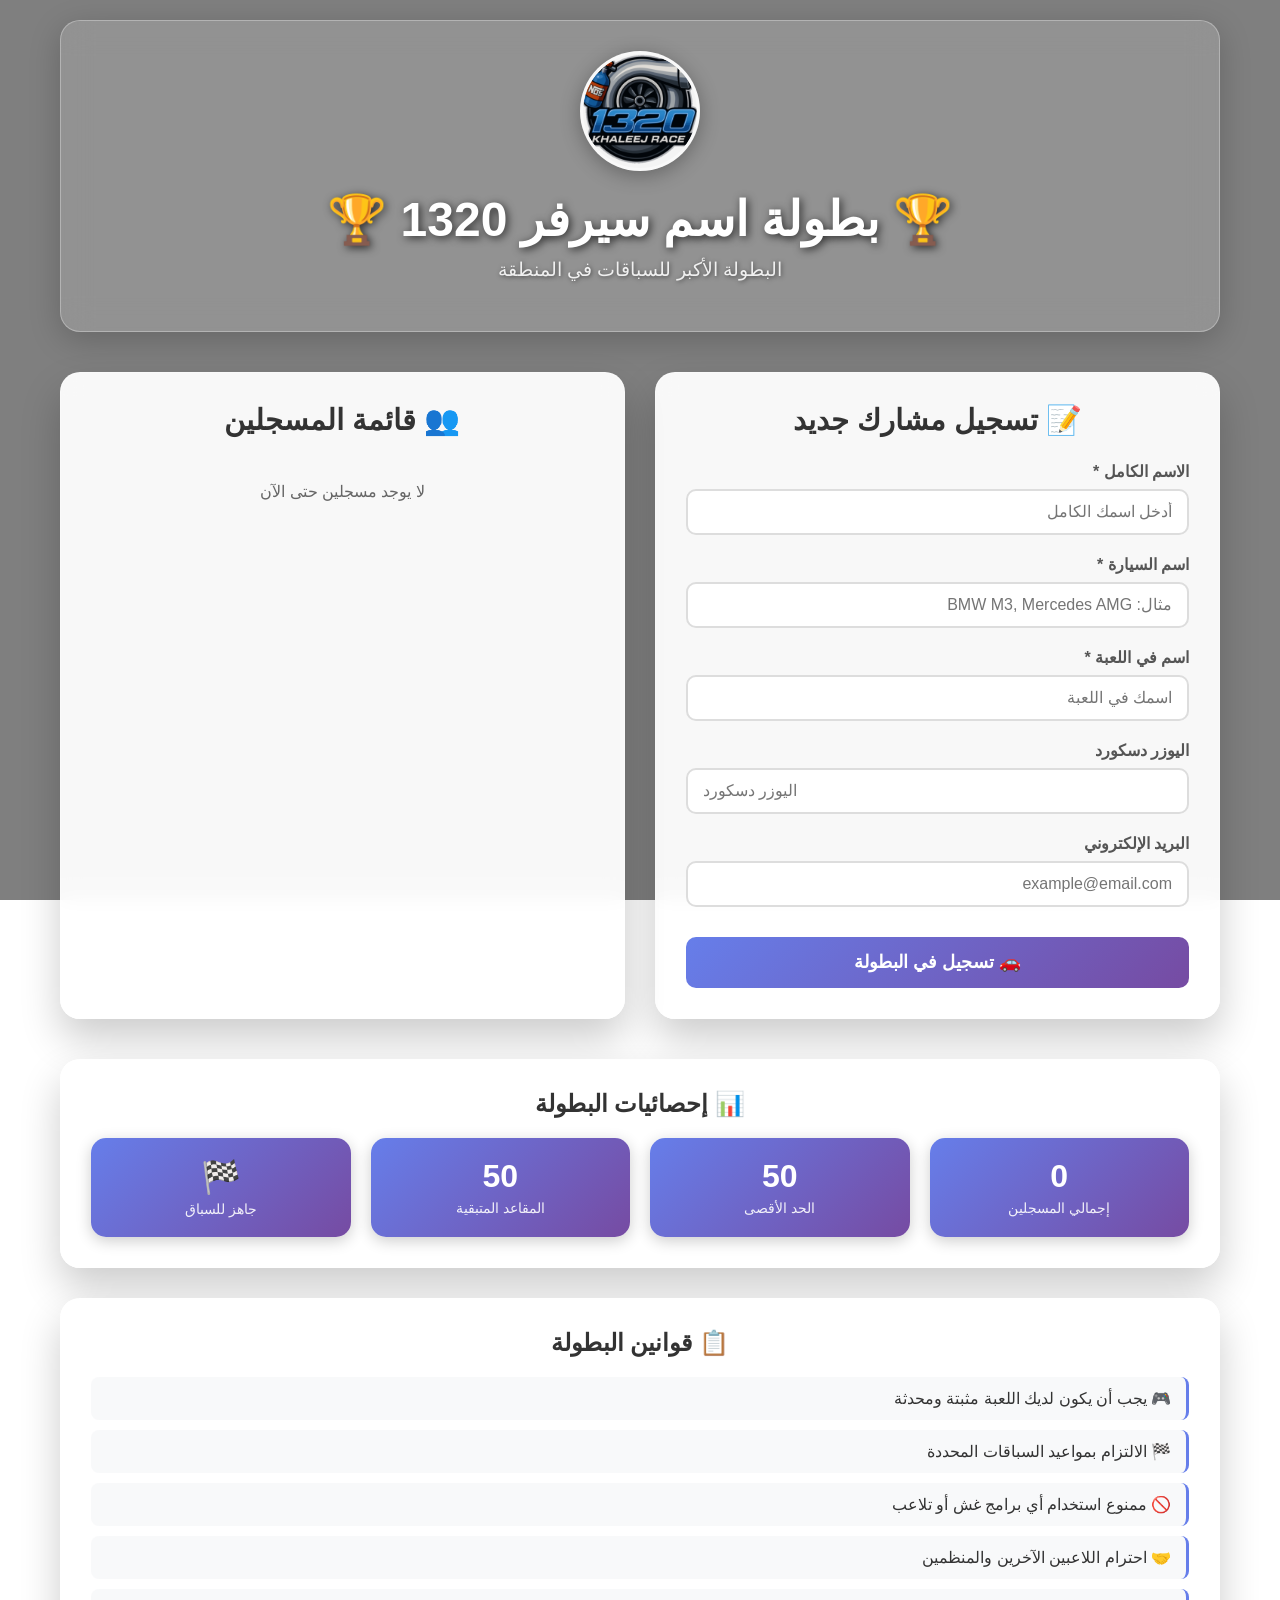
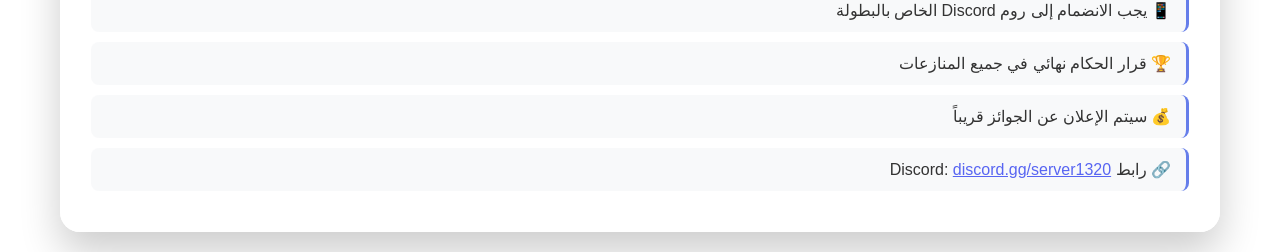
==== commit 64d2ae0d: "Add files via upload" ====
--- a/index.html
+++ b/index.html
@@ -3,541 +3,710 @@
 <head>
     <meta charset="UTF-8">
     <meta name="viewport" content="width=device-width, initial-scale=1.0">
-    <title>إختبرهم - لعبة الأسئلة التفاعلية</title>
-    <link rel="stylesheet" href="style.css">
-    <link href="https://fonts.googleapis.com/css2?family=Cairo:wght@300;400;600;700;800&display=swap" rel="stylesheet">
+    <title>بطولة اسم سيرفر 1320 - التسجيل</title>
+    <style>
+        * {
+            margin: 0;
+            padding: 0;
+            box-sizing: border-box;
+        }
+
+        body {
+            font-family: 'Segoe UI', Tahoma, Geneva, Verdana, sans-serif;
+            background-image: url('https://cdn.discordapp.com/attachments/1396258622530392124/1412111638194028607/7b06e2dc8f49811a6add9765c81ea751.jpg?ex=68b71af2&is=68b5c972&hm=0cd61d43f65ecd71059cabcfd72b27dc642f64ddd70a8d2cc5ead8a2762d4a81&');
+            background-size: cover;
+            background-position: center;
+            background-attachment: fixed;
+            min-height: 100vh;
+            color: #333;
+            position: relative;
+        }
+
+        body::before {
+            content: '';
+            position: fixed;
+            top: 0;
+            left: 0;
+            width: 100%;
+            height: 100%;
+            background: rgba(0, 0, 0, 0.5);
+            backdrop-filter: blur(4px);
+            z-index: -1;
+        }
+
+        .container {
+            max-width: 1200px;
+            margin: 0 auto;
+            padding: 20px;
+            position: relative;
+            z-index: 1;
+        }
+
+        .header {
+            text-align: center;
+            margin-bottom: 40px;
+            background: rgba(255, 255, 255, 0.15);
+            backdrop-filter: blur(15px);
+            border-radius: 20px;
+            padding: 30px;
+            border: 1px solid rgba(255, 255, 255, 0.3);
+            box-shadow: 0 8px 32px rgba(0, 0, 0, 0.2);
+        }
+
+        .logo {
+            width: 120px;
+            height: 120px;
+            margin: 0 auto 20px;
+            background: rgba(255, 255, 255, 0.9);
+            border-radius: 50%;
+            display: flex;
+            align-items: center;
+            justify-content: center;
+            border: 3px solid rgba(255, 255, 255, 0.5);
+            box-shadow: 0 4px 20px rgba(0, 0, 0, 0.3);
+            overflow: hidden;
+        }
+
+        .logo img {
+            width: 100%;
+            height: 100%;
+            object-fit: cover;
+            border-radius: 50%;
+        }
+
+        .logo-fallback {
+            font-size: 3rem;
+            font-weight: bold;
+            color: #667eea;
+        }
+
+        .header h1 {
+            font-size: 3rem;
+            color: #fff;
+            margin-bottom: 10px;
+            text-shadow: 2px 2px 8px rgba(0, 0, 0, 0.7);
+            font-weight: bold;
+        }
+
+        .header p {
+            font-size: 1.2rem;
+            color: #f0f0f0;
+            margin-bottom: 20px;
+            text-shadow: 1px 1px 4px rgba(0, 0, 0, 0.5);
+        }
+
+        .main-content {
+            display: grid;
+            grid-template-columns: 1fr 1fr;
+            gap: 30px;
+            margin-bottom: 40px;
+        }
+
+        @media (max-width: 768px) {
+            .main-content {
+                grid-template-columns: 1fr;
+            }
+            .header h1 {
+                font-size: 2.2rem;
+            }
+            .logo {
+                width: 100px;
+                height: 100px;
+            }
+            .logo-fallback {
+                font-size: 2.5rem;
+            }
+        }
+
+        .registration-form {
+            background: rgba(255, 255, 255, 0.95);
+            padding: 30px;
+            border-radius: 20px;
+            box-shadow: 0 20px 40px rgba(0, 0, 0, 0.2);
+            border: 1px solid rgba(255, 255, 255, 0.3);
+            backdrop-filter: blur(10px);
+        }
+
+        .registration-form h2 {
+            color: #333;
+            margin-bottom: 25px;
+            text-align: center;
+            font-size: 1.8rem;
+        }
+
+        .form-group {
+            margin-bottom: 20px;
+        }
+
+        .form-group label {
+            display: block;
+            margin-bottom: 8px;
+            font-weight: bold;
+            color: #555;
+        }
+
+        .form-group input {
+            width: 100%;
+            padding: 12px 15px;
+            border: 2px solid #ddd;
+            border-radius: 10px;
+            font-size: 1rem;
+            transition: all 0.3s ease;
+            background: #fff;
+        }
+
+        .form-group input:focus {
+            outline: none;
+            border-color: #667eea;
+            box-shadow: 0 0 10px rgba(102, 126, 234, 0.3);
+        }
+
+        .submit-btn {
+            width: 100%;
+            padding: 15px;
+            background: linear-gradient(135deg, #667eea 0%, #764ba2 100%);
+            color: white;
+            border: none;
+            border-radius: 10px;
+            font-size: 1.1rem;
+            font-weight: bold;
+            cursor: pointer;
+            transition: all 0.3s ease;
+            margin-top: 10px;
+        }
+
+        .submit-btn:hover {
+            transform: translateY(-2px);
+            box-shadow: 0 10px 20px rgba(102, 126, 234, 0.4);
+        }
+
+        .submit-btn:disabled {
+            opacity: 0.6;
+            cursor: not-allowed;
+            transform: none;
+        }
+
+        .players-list {
+            background: rgba(255, 255, 255, 0.95);
+            padding: 30px;
+            border-radius: 20px;
+            box-shadow: 0 20px 40px rgba(0, 0, 0, 0.2);
+            border: 1px solid rgba(255, 255, 255, 0.3);
+            backdrop-filter: blur(10px);
+        }
+
+        .players-list h2 {
+            color: #333;
+            margin-bottom: 25px;
+            text-align: center;
+            font-size: 1.8rem;
+        }
+
+        .player-item {
+            background: rgba(248, 249, 250, 0.9);
+            padding: 15px;
+            margin-bottom: 10px;
+            border-radius: 10px;
+            border-right: 4px solid #667eea;
+            transition: all 0.3s ease;
+            backdrop-filter: blur(5px);
+        }
+
+        .player-item:hover {
+            transform: translateX(-5px);
+            box-shadow: 0 5px 15px rgba(0, 0, 0, 0.2);
+            background: rgba(255, 255, 255, 0.95);
+        }
+
+        .player-name {
+            font-weight: bold;
+            color: #333;
+            margin-bottom: 5px;
+        }
+
+        .player-details {
+            font-size: 0.9rem;
+            color: #666;
+        }
+
+        .stats-section {
+            background: rgba(255, 255, 255, 0.95);
+            padding: 30px;
+            border-radius: 20px;
+            box-shadow: 0 20px 40px rgba(0, 0, 0, 0.2);
+            border: 1px solid rgba(255, 255, 255, 0.3);
+            text-align: center;
+            backdrop-filter: blur(10px);
+        }
+
+        .stats-grid {
+            display: grid;
+            grid-template-columns: repeat(auto-fit, minmax(150px, 1fr));
+            gap: 20px;
+            margin-top: 20px;
+        }
+
+        .stat-item {
+            background: linear-gradient(135deg, #667eea 0%, #764ba2 100%);
+            color: white;
+            padding: 20px;
+            border-radius: 15px;
+            text-align: center;
+            box-shadow: 0 4px 15px rgba(0, 0, 0, 0.2);
+        }
+
+        .stat-number {
+            font-size: 2rem;
+            font-weight: bold;
+            margin-bottom: 5px;
+        }
+
+        .stat-label {
+            font-size: 0.9rem;
+            opacity: 0.9;
+        }
+
+        .rules-section {
+            background: rgba(255, 255, 255, 0.95);
+            padding: 30px;
+            border-radius: 20px;
+            box-shadow: 0 20px 40px rgba(0, 0, 0, 0.2);
+            border: 1px solid rgba(255, 255, 255, 0.3);
+            margin-top: 30px;
+            backdrop-filter: blur(10px);
+        }
+
+        .rules-section h2 {
+            color: #333;
+            margin-bottom: 20px;
+            text-align: center;
+        }
+
+        .rules-list {
+            list-style: none;
+        }
+
+        .rules-list li {
+            background: rgba(248, 249, 250, 0.9);
+            padding: 12px 15px;
+            margin-bottom: 10px;
+            border-radius: 8px;
+            border-right: 3px solid #667eea;
+            backdrop-filter: blur(5px);
+        }
+
+        .success-message {
+            background: rgba(212, 237, 218, 0.95);
+            color: #155724;
+            padding: 20px;
+            border-radius: 10px;
+            margin-bottom: 20px;
+            border: 1px solid #c3e6cb;
+            display: none;
+            text-align: center;
+            backdrop-filter: blur(10px);
+        }
+
+        .error-message {
+            background: rgba(248, 215, 218, 0.95);
+            color: #721c24;
+            padding: 15px;
+            border-radius: 10px;
+            margin-bottom: 20px;
+            border: 1px solid #f5c6cb;
+            display: none;
+            backdrop-filter: blur(10px);
+        }
+
+        .discord-link {
+            display: inline-block;
+            background: #5865F2;
+            color: white;
+            padding: 12px 25px;
+            border-radius: 8px;
+            text-decoration: none;
+            font-weight: bold;
+            margin-top: 15px;
+            transition: all 0.3s ease;
+            box-shadow: 0 4px 15px rgba(88, 101, 242, 0.3);
+        }
+
+        .discord-link:hover {
+            background: #4752C4;
+            transform: translateY(-2px);
+            box-shadow: 0 6px 20px rgba(88, 101, 242, 0.4);
+        }
+
+        .discord-icon {
+            margin-left: 8px;
+            font-size: 1.2rem;
+        }
+
+        .success-content {
+            text-align: center;
+        }
+
+        .success-title {
+            font-size: 1.3rem;
+            font-weight: bold;
+            margin-bottom: 10px;
+            color: #155724;
+        }
+
+        .success-subtitle {
+            margin-bottom: 15px;
+            color: #155724;
+        }
+
+        .pulse {
+            animation: pulse 2s infinite;
+        }
+
+        @keyframes pulse {
+            0% {
+                transform: scale(1);
+            }
+            50% {
+                transform: scale(1.05);
+            }
+            100% {
+                transform: scale(1);
+            }
+        }
+
+        .loading {
+            opacity: 0.7;
+            pointer-events: none;
+        }
+    </style>
 </head>
 <body>
-    <!-- الصفحة الرئيسية -->
-    <div id="home-page" class="page active">
-        <header class="header">
-            <div class="logo-container">
-                <img src="logo.png" alt="إختبرهم" class="main-logo">
+    <div class="container">
+        <!-- Header -->
+        <div class="header">
+            <div class="logo">
+                <img src="logo.png" alt="Logo" onerror="this.style.display='none'; this.nextElementSibling.style.display='flex';">
+                <div class="logo-fallback" style="display: none;">1320</div>
             </div>
-            <h1 class="main-title">مرحباً بك في لعبة إختبرهم</h1>
-            <p class="subtitle">اختبر معلوماتك مع أصدقائك في تحدي شيق ومثير</p>
-            <button class="start-btn" onclick="showCategorySelection()">ابدأ اللعبة</button>
-        </header>
-    </div>
-
-    <!-- صفحة اختيار الفئات -->
-    <div id="category-page" class="page">
-        <div class="page-header">
-            <img src="logo.png" alt="إختبرهم" class="page-logo">
-            <h2 class="page-title">اختر 6 فئات للعبة</h2>
-            <p class="selected-count">تم اختيار <span id="selected-count">0</span> من 6 فئات</p>
+            <h1>🏆 بطولة اسم سيرفر 1320 🏆</h1>
+            <p>البطولة الأكبر للسباقات في المنطقة</p>
         </div>
 
-        <div class="categories-grid">
-<div class="category-card" data-category="khalif-alqalb">
-  <img src="logo.png" alt="خريف القلب" class="category-image">
-  <h3 class="category-title">خريف القلب</h3>
-  <p class="category-desc">أسئلة عن أحداث وشخصيات مسلسل خريف القلب</p>
-</div>
-
-<div class="category-card" data-category="shabab-albomb">
-  <img src="logo.png" alt="شباب البومب" class="category-image">
-  <h3 class="category-title">شباب البومب</h3>
-  <p class="category-desc">أسئلة عن مسلسل شباب البومب وأبطاله</p>
-</div>
-
-<div class="category-card" data-category="kuwaiti-dramas">
-  <img src="logo.png" alt="دراما كويتية" class="category-image">
-  <h3 class="category-title">دراما كويتية</h3>
-  <p class="category-desc">مسلسلات كويتية شهيرة وأسئلتها</p>
-</div>
-
-<div class="category-card" data-category="ramadan-series">
-  <img src="logo.png" alt="مسلسلات رمضان" class="category-image">
-  <h3 class="category-title">مسلسلات رمضان</h3>
-  <p class="category-desc">أسئلة عن أشهر مسلسلات رمضان</p>
-</div>
-
-<div class="category-card" data-category="gulf-dramas">
-  <img src="logo.png" alt="دراما خليجية" class="category-image">
-  <h3 class="category-title">دراما خليجية</h3>
-  <p class="category-desc">مسلسلات خليجية متنوعة وأبطالها</p>
-</div>
-
-<div class="category-card" data-category="arabic-series">
-  <img src="logo.png" alt="مسلسلات عربية" class="category-image">
-  <h3 class="category-title">مسلسلات عربية</h3>
-  <p class="category-desc">مسلسلات عربية من كل الدول وأحداثها</p>
-</div>
-
-<div class="category-card" data-category="saudi-series">
-  <img src="logo.png" alt="دراما سعودية" class="category-image">
-  <h3 class="category-title">دراما سعودية</h3>
-  <p class="category-desc">مسلسلات سعودية وأشهر نجومها</p>
-</div>
-
-<div class="category-card" data-category="korean-dramas">
-  <img src="logo.png" alt="دراما كورية" class="category-image">
-  <h3 class="category-title">دراما كورية</h3>
-  <p class="category-desc">مسلسلات كورية مشهورة وأحداثها</p>
-</div>
-
-<div class="category-card" data-category="turkish-series">
-  <img src="logo.png" alt="مسلسلات تركية" class="category-image">
-  <h3 class="category-title">مسلسلات تركية</h3>
-  <p class="category-desc">مسلسلات تركية وأبطالها المشهورين</p>
-</div>
-
-<div class="category-card" data-category="kids-cartoons">
-  <img src="logo.png" alt="كرتون أطفال" class="category-image">
-  <h3 class="category-title">كرتون أطفال</h3>
-  <p class="category-desc">رسوم متحركة قديمة وحديثة للأطفال</p>
-</div>
-
-<div class="category-card" data-category="anime">
-  <img src="logo.png" alt="أنمي" class="category-image">
-  <h3 class="category-title">أنمي</h3>
-  <p class="category-desc">مسلسلات وأنميات يابانية مشهورة</p>
-</div>
-
-<div class="category-card" data-category="football">
-  <img src="logo.png" alt="كرة قدم" class="category-image">
-  <h3 class="category-title">كرة القدم</h3>
-  <p class="category-desc">أسئلة عن اللاعبين والبطولات</p>
-</div>
-
-<div class="category-card" data-category="cars">
-  <img src="logo.png" alt="سيارات" class="category-image">
-  <h3 class="category-title">السيارات</h3>
-  <p class="category-desc">ماركات وموديلات وأسئلة متنوعة</p>
-</div>
-
-<div class="category-card" data-category="technology">
-  <img src="logo.png" alt="تكنولوجيا" class="category-image">
-  <h3 class="category-title">تكنولوجيا</h3>
-  <p class="category-desc">أسئلة عن التكنولوجيا والاختراعات الحديثة</p>
-</div>
-
-<div class="category-card" data-category="social-media">
-  <img src="logo.png" alt="سوشال ميديا" class="category-image">
-  <h3 class="category-title">سوشال ميديا</h3>
-  <p class="category-desc">مشاهير التيك توك والانستقرام وتحديات الإنترنت</p>
-</div>
-
-<div class="category-card" data-category="history">
-  <img src="logo.png" alt="تاريخ" class="category-image">
-  <h3 class="category-title">تاريخ</h3>
-  <p class="category-desc">أسئلة عن التاريخ العالمي والعربي</p>
-</div>
-
-<div class="category-card" data-category="geography">
-  <img src="logo.png" alt="جغرافيا" class="category-image">
-  <h3 class="category-title">جغرافيا</h3>
-  <p class="category-desc">أسئلة عن الدول، المدن والمعالم</p>
-</div>
-
-<div class="category-card" data-category="music">
-  <img src="logo.png" alt="موسيقى" class="category-image">
-  <h3 class="category-title">موسيقى</h3>
-  <p class="category-desc">أسئلة عن الأغاني والفنانين</p>
-</div>
-
-<div class="category-card" data-category="movies">
-  <img src="logo.png" alt="أفلام" class="category-image">
-  <h3 class="category-title">أفلام</h3>
-  <p class="category-desc">أسئلة عن الأفلام العالمية والعربية</p>
-</div>
-
-<div class="category-card" data-category="food">
-  <img src="logo.png" alt="طعام" class="category-image">
-  <h3 class="category-title">طعام</h3>
-  <p class="category-desc">أسئلة عن الأكلات والمأكولات العالمية والعربية</p>
-</div>
-
-<div class="category-card" data-category="fashion">
-  <img src="logo.png" alt="موضة" class="category-image">
-  <h3 class="category-title">موضة</h3>
-  <p class="category-desc">أسئلة عن الموضة والأزياء</p>
-</div>
-
-<div class="category-card" data-category="books">
-  <img src="logo.png" alt="كتب" class="category-image">
-  <h3 class="category-title">كتب</h3>
-  <p class="category-desc">أسئلة عن الأدب والكتب المشهورة</p>
-</div>
-
-<div class="category-card" data-category="science">
-  <img src="logo.png" alt="علوم" class="category-image">
-  <h3 class="category-title">علوم</h3>
-  <p class="category-desc">أسئلة عن العلوم الطبيعية والاختراعات</p>
-</div>
-
-<div class="category-card" data-category="movies-classics">
-  <img src="logo.png" alt="أفلام كلاسيكية" class="category-image">
-  <h3 class="category-title">أفلام كلاسيكية</h3>
-  <p class="category-desc">أسئلة عن الأفلام القديمة والناجحة</p>
-</div>
-
-<div class="category-card" data-category="gaming">
-  <img src="logo.png" alt="ألعاب" class="category-image">
-  <h3 class="category-title">ألعاب فيديو</h3>
-  <p class="category-desc">أسئلة عن ألعاب الفيديو والألعاب الشهيرة</p>
-</div>
-
-<div class="category-card" data-category="space">
-  <img src="logo.png" alt="فضاء" class="category-image">
-  <h3 class="category-title">فضاء</h3>
-  <p class="category-desc">أسئلة عن الكون والكواكب والفضاء</p>
-</div>
-
-<div class="category-card" data-category="animals">
-  <img src="logo.png" alt="حيوانات" class="category-image">
-  <h3 class="category-title">حيوانات</h3>
-  <p class="category-desc">أسئلة عن الحيوانات البرية والبحرية</p>
-</div>
-
-<div class="category-card" data-category="pets">
-  <img src="logo.png" alt="حيوانات أليفة" class="category-image">
-  <h3 class="category-title">حيوانات أليفة</h3>
-  <p class="category-desc">أسئلة عن الحيوانات الأليفة والعناية بها</p>
-</div>
-
-<div class="category-card" data-category="cars-history">
-  <img src="logo.png" alt="تاريخ السيارات" class="category-image">
-  <h3 class="category-title">تاريخ السيارات</h3>
-  <p class="category-desc">أسئلة عن تطور السيارات عبر الزمن</p>
-</div>
-
-<div class="category-card" data-category="popular-tv-shows">
-  <img src="logo.png" alt="مسلسلات مشهورة" class="category-image">
-  <h3 class="category-title">مسلسلات مشهورة</h3>
-  <p class="category-desc">أسئلة عن مسلسلات عربية وعالمية</p>
-</div>
-
-<div class="category-card" data-category="comics">
-  <img src="logo.png" alt="كوميكس" class="category-image">
-  <h3 class="category-title">كوميكس</h3>
-  <p class="category-desc">أسئلة عن شخصيات الكوميكس والقصص المصورة</p>
-</div>
-
-<div class="category-card" data-category="mythology">
-  <img src="logo.png" alt="أساطير" class="category-image">
-  <h3 class="category-title">أساطير</h3>
-  <p class="category-desc">أسئلة عن الأساطير والحكايات القديمة</p>
-</div>
-
-<div class="category-card" data-category="languages">
-  <img src="logo.png" alt="لغات" class="category-image">
-  <h3 class="category-title">لغات</h3>
-  <p class="category-desc">أسئلة عن اللغات والكلمات والمعاني</p>
-</div>
-
-<div class="category-card" data-category="movies-awards">
-  <img src="logo.png" alt="جوائز الأفلام" class="category-image">
-  <h3 class="category-title">جوائز الأفلام</h3>
-  <p class="category-desc">أسئلة عن الجوائز السينمائية والمهرجانات</p>
-</div>
-
-<div class="category-card" data-category="travel">
-  <img src="logo.png" alt="سفر" class="category-image">
-  <h3 class="category-title">السفر</h3>
-  <p class="category-desc">أسئلة عن الدول والمدن والمعالم السياحية</p>
-</div>
-
-<div class="category-card" data-category="cars-racing">
-  <img src="logo.png" alt="سباقات سيارات" class="category-image">
-  <h3 class="category-title">سباقات سيارات</h3>
-  <p class="category-desc">أسئلة عن سباقات السيارات والشخصيات الشهيرة</p>
-</div>
-
-<div class="category-card" data-category="cooking">
-  <img src="logo.png" alt="طبخ" class="category-image">
-  <h3 class="category-title">الطبخ</h3>
-  <p class="category-desc">أسئلة عن وصفات الطبخ والمأكولات</p>
-</div>
-
-<div class="category-card" data-category="politics">
-  <img src="logo.png" alt="سياسة" class="category-image">
-  <h3 class="category-title">السياسة</h3>
-  <p class="category-desc">أسئلة عن السياسة العالمية والمحلية</p>
-</div>
-
-<div class="category-card" data-category="movies-animated">
-  <img src="logo.png" alt="أفلام كرتون" class="category-image">
-  <h3 class="category-title">أفلام كرتون</h3>
-  <p class="category-desc">أسئلة عن أفلام الرسوم المتحركة</p>
-</div>
-
-<div class="category-card" data-category="psychology">
-  <img src="logo.png" alt="علم النفس" class="category-image">
-  <h3 class="category-title">علم النفس</h3>
-  <p class="category-desc">أسئلة عن السلوك البشري وعلم النفس</p>
-</div>
-
-<div class="category-card" data-category="literature">
-  <img src="logo.png" alt="أدب" class="category-image">
-  <h3 class="category-title">الأدب</h3>
-  <p class="category-desc">أسئلة عن الأدب والشعر</p>
-</div>
-
-<div class="category-card" data-category="environment">
-  <img src="logo.png" alt="البيئة" class="category-image">
-  <h3 class="category-title">البيئة</h3>
-  <p class="category-desc">أسئلة عن البيئة والحفاظ على الطبيعة</p>
-</div>
-
-<div class="category-card" data-category="education">
-  <img src="logo.png" alt="تعليم" class="category-image">
-  <h3 class="category-title">التعليم</h3>
-  <p class="category-desc">أسئلة عن المدارس والعلوم المختلفة</p>
-</div>
-
-<div class="category-card" data-category="business">
-  <img src="logo.png" alt="أعمال" class="category-image">
-  <h3 class="category-title">الأعمال</h3>
-  <p class="category-desc">أسئلة عن الشركات وريادة الأعمال</p>
-</div>
-
-<div class="category-card" data-category="health">
-  <img src="logo.png" alt="صحة" class="category-image">
-  <h3 class="category-title">الصحة</h3>
-  <p class="category-desc">أسئلة عن الطب والصحة العامة</p>
-</div>
-
-<div class="category-card" data-category="religion">
-  <img src="logo.png" alt="دين" class="category-image">
-  <h3 class="category-title">الدين</h3>
-  <p class="category-desc">أسئلة عن الأديان والعقائد</p>
-</div>
-
-<div class="category-card" data-category="math">
-  <img src="logo.png" alt="رياضيات" class="category-image">
-  <h3 class="category-title">رياضيات</h3>
-  <p class="category-desc">أسئلة عن الحساب والهندسة والرياضيات</p>
-</div>
-
-<div class="category-card" data-category="movies-drama">
-  <img src="logo.png" alt="أفلام دراما" class="category-image">
-  <h3 class="category-title">أفلام دراما</h3>
-  <p class="category-desc">أسئلة عن أفلام الدراما الشهيرة</p>
-</div>
-
-<div class="category-card" data-category="movies-comedy">
-  <img src="logo.png" alt="أفلام كوميديا" class="category-image">
-  <h3 class="category-title">أفلام كوميديا</h3>
-  <p class="category-desc">أسئلة عن الأفلام الكوميدية والنكت السينمائية</p>
-</div>
-
-<div class="category-card" data-category="tv-series">
-  <img src="logo.png" alt="مسلسلات تلفزيونية" class="category-image">
-  <h3 class="category-title">مسلسلات تلفزيونية</h3>
-  <p class="category-desc">أسئلة عن المسلسلات التلفزيونية الحديثة</p>
-</div>
-
-<div class="category-card" data-category="cartoon-classics">
-  <img src="logo.png" alt="كرتون كلاسيكي" class="category-image">
-  <h3 class="category-title">كرتون كلاسيكي</h3>
-  <p class="category-desc">أسئلة عن الكرتون القديم والكلاسيكي</p>
-</div>
-
-<div class="category-card" data-category="adventure">
-  <img src="logo.png" alt="مغامرات" class="category-image">
-  <h3 class="category-title">مغامرات</h3>
-  <p class="category-desc">أسئلة عن قصص ومغامرات مشوقة</p>
-</div>
-
-<div class="category-card" data-category="sports">
-  <img src="logo.png" alt="رياضة" class="category-image">
-  <h3 class="category-title">رياضة</h3>
-  <p class="category-desc">أسئلة عن الألعاب الرياضية المختلفة</p>
-</div>
-
-<div class="category-card" data-category="celebrities">
-  <img src="logo.png" alt="مشاهير" class="category-image">
-  <h3 class="category-title">مشاهير</h3>
-  <p class="category-desc">أسئلة عن المشاهير والفنانين</p>
-</div>
-
-<div class="category-card" data-category="technology-history">
-  <img src="logo.png" alt="تاريخ التكنولوجيا" class="category-image">
-  <h3 class="category-title">تاريخ التكنولوجيا</h3>
-  <p class="category-desc">أسئلة عن تطور التكنولوجيا والاختراعات</p>
-</div>
-
-<div class="category-card" data-category="environmental-issues">
-  <img src="logo.png" alt="قضايا بيئية" class="category-image">
-  <h3 class="category-title">قضايا بيئية</h3>
-  <p class="category-desc">أسئلة عن مشاكل البيئة والحلول</p>
-</div>
-
-<div class="category-card" data-category="space-exploration">
-  <img src="logo.png" alt="استكشاف الفضاء" class="category-image">
-  <h3 class="category-title">استكشاف الفضاء</h3>
-  <p class="category-desc">أسئلة عن الرحلات الفضائية والكواكب</p>
-</div>
-
-<div class="category-card" data-category="food-cultures">
-  <img src="logo.png" alt="ثقافات الطعام" class="category-image">
-  <h3 class="category-title">ثقافات الطعام</h3>
-  <p class="category-desc">أسئلة عن الأكلات وعادات الطعام في العالم</p>
-</div>
-
-<div class="category-card" data-category="world-capitals">
-  <img src="logo.png" alt="عواصم العالم" class="category-image">
-  <h3 class="category-title">عواصم العالم</h3>
-  <p class="category-desc">أسئلة عن عواصم الدول والمعالم</p>
-</div>
-
-<div class="category-card" data-category="fun-facts">
-  <img src="logo.png" alt="حقائق ممتعة" class="category-image">
-  <h3 class="category-title">حقائق ممتعة</h3>
-  <p class="category-desc">أسئلة عن معلومات غريبة وممتعة</p>
-</div>
-        </div>
-
-        <div class="action-buttons">
-            <button class="continue-btn" onclick="showGameSetup()" disabled>متابعة</button>
-            <button class="back-btn" onclick="showHomePage()">العودة</button>
-        </div>
-    </div>
-
-    <!-- صفحة إعداد اللعبة -->
-    <div id="setup-page" class="page">
-        <div class="page-header">
-            <img src="logo.png" alt="إختبرهم" class="page-logo">
-            <h2 class="page-title">إعداد اللعبة</h2>
-        </div>
-
-        <div class="setup-form">
-            <div class="form-group">
-                <label for="game-name">اسم اللعبة</label>
-                <input type="text" id="game-name" placeholder="أدخل اسم اللعبة">
-            </div>
-
-            <div class="teams-container">
-                <div class="team-setup">
-                    <h3>الفريق الأول</h3>
-                    <div class="form-group">
-                        <label for="team1-name">اسم الفريق</label>
-                        <input type="text" id="team1-name" placeholder="اسم الفريق الأول">
-                    </div>
-                    <div class="form-group">
-                        <label for="team1-members">عدد الأعضاء</label>
-                        <input type="number" id="team1-members" min="1" max="10" value="1">
+        <!-- Main Content -->
+        <div class="main-content">
+            <!-- Registration Form -->
+            <div class="registration-form">
+                <h2>📝 تسجيل مشارك جديد</h2>
+                
+                <div class="success-message" id="successMessage">
+                    <div class="success-content">
+                        <div class="success-title">🎉 تم التسجيل بنجاح!</div>
+                        <div class="success-subtitle">مرحباً بك في بطولة اسم سيرفر 1320</div>
+                        <p>انضم الآن إلى روم Discord الخاص بالبطولة للحصول على آخر التحديثات والتواصل مع المشاركين الآخرين:</p>
+                        <a href="https://discord.gg/Ks7e4E7aHC" target="_blank" class="discord-link pulse">
+                            <span class="discord-icon">🎮</span>
+                            انضم إلى Discord
+                        </a>
+                        <p style="margin-top: 15px; font-size: 0.9rem;">
+                            💡 احتفظ برابط Discord هذا للرجوع إليه لاحقاً
+                        </p>
                     </div>
                 </div>
-
-                <div class="vs-divider">VS</div>
-
-                <div class="team-setup">
-                    <h3>الفريق الثاني</h3>
+                
+                <div class="error-message" id="errorMessage">
+                    حدث خطأ في التسجيل. يرجى المحاولة مرة أخرى.
+                </div>
+
+                <form id="registrationForm">
                     <div class="form-group">
-                        <label for="team2-name">اسم الفريق</label>
-                        <input type="text" id="team2-name" placeholder="اسم الفريق الثاني">
+                        <label for="playerName">الاسم الكامل *</label>
+                        <input type="text" id="playerName" name="playerName" required placeholder="أدخل اسمك الكامل">
                     </div>
+
                     <div class="form-group">
-                        <label for="team2-members">عدد الأعضاء</label>
-                        <input type="number" id="team2-members" min="1" max="10" value="1">
+                        <label for="carName">اسم السيارة *</label>
+                        <input type="text" id="carName" name="carName" required placeholder="مثال: BMW M3, Mercedes AMG">
                     </div>
+
+                    <div class="form-group">
+                        <label for="gameUsername">اسم في اللعبة *</label>
+                        <input type="text" id="gameUsername" name="gameUsername" required placeholder="اسمك في اللعبة">
+                    </div>
+
+                    <div class="form-group">
+                        <label for="phoneNumber">اليوزر دسكورد</label>
+                        <input type="tel" id="phoneNumber" name="phoneNumber" placeholder="اليوزر دسكورد">
+                    </div>
+
+                    <div class="form-group">
+                        <label for="email">البريد الإلكتروني</label>
+                        <input type="email" id="email" name="email" placeholder="example@email.com">
+                    </div>
+
+                    <button type="submit" class="submit-btn" id="submitBtn">🚗 تسجيل في البطولة</button>
+                </form>
+            </div>
+
+            <!-- Players List -->
+            <div class="players-list">
+                <h2>👥 قائمة المسجلين</h2>
+                <div id="playersList">
+                    <!-- Players will be added here dynamically -->
                 </div>
             </div>
         </div>
 
-        <div class="action-buttons">
-            <button class="start-game-btn" onclick="startGame()">بدء اللعبة</button>
-            <button class="back-btn" onclick="showCategorySelection()">العودة</button>
-        </div>
-    </div>
-
-    <!-- صفحة لوحة اللعب -->
-    <div id="game-page" class="page">
-        <div class="game-header">
-            <img src="logo.png" alt="إختبرهم" class="game-logo">
-            <div class="game-info">
-                <h2 id="current-game-name">اسم اللعبة</h2>
-                <div class="teams-score">
-                    <div class="team-score">
-                        <span id="team1-display">الفريق الأول</span>
-                        <span id="team1-score">0</span>
-                    </div>
-                    <div class="team-score">
-                        <span id="team2-display">الفريق الثاني</span>
-                        <span id="team2-score">0</span>
-                    </div>
+        <!-- Stats Section -->
+        <div class="stats-section">
+            <h2>📊 إحصائيات البطولة</h2>
+            <div class="stats-grid">
+                <div class="stat-item">
+                    <div class="stat-number" id="totalPlayers">0</div>
+                    <div class="stat-label">إجمالي المسجلين</div>
+                </div>
+                <div class="stat-item">
+                    <div class="stat-number">50</div>
+                    <div class="stat-label">الحد الأقصى</div>
+                </div>
+                <div class="stat-item">
+                    <div class="stat-number" id="remainingSlots">50</div>
+                    <div class="stat-label">المقاعد المتبقية</div>
+                </div>
+                <div class="stat-item">
+                    <div class="stat-number">🏁</div>
+                    <div class="stat-label">جاهز للسباق</div>
                 </div>
             </div>
         </div>
 
-        <div class="game-board">
-            <div id="categories-board" class="categories-board">
-                <!-- سيتم إنشاء الفئات ديناميكياً -->
-            </div>
-        </div>
-
-        <div class="game-controls">
-            <button class="new-game-btn" onclick="showHomePage()">لعبة جديدة</button>
-            <button class="reset-btn" onclick="resetGame()">إعادة تعيين النقاط</button>
+        <!-- Rules Section -->
+        <div class="rules-section">
+            <h2>📋 قوانين البطولة</h2>
+            <ul class="rules-list">
+                <li>🎮 يجب أن يكون لديك اللعبة مثبتة ومحدثة</li>
+                <li>🏁 الالتزام بمواعيد السباقات المحددة</li>
+                <li>🚫 ممنوع استخدام أي برامج غش أو تلاعب</li>
+                <li>🤝 احترام اللاعبين الآخرين والمنظمين</li>
+                <li>📱 يجب الانضمام إلى روم Discord الخاص بالبطولة</li>
+                <li>🏆 قرار الحكام نهائي في جميع المنازعات</li>
+                <li>💰 سيتم الإعلان عن الجوائز قريباً</li>
+                <li>🔗 رابط Discord: <a href="https://discord.gg/server1320" target="_blank" style="color: #5865F2;">discord.gg/server1320</a></li>
+            </ul>
         </div>
     </div>
 
-    <!-- نافذة السؤال -->
-    <div id="question-modal" class="modal">
-        <div class="modal-content">
-            <div class="modal-header">
-                <h3 id="question-category">الفئة</h3>
-                <span id="question-points">200</span>
-                <button class="close-btn" onclick="closeQuestion()">&times;</button>
-                <div class="timer" id="question-timer">01:00</div>
-            </div>
-            <div class="modal-body">
-                <p id="question-text">نص السؤال سيظهر هنا</p>
-                <div class="question-content-wrapper">
-                    <div class="question-image-container">
-                        <img src="" alt="صورة الفئة" class="question-image" id="question-category-image">
+    <script>
+        // Discord webhook URL
+        const DISCORD_WEBHOOK_URL = 'https://discord.com/api/webhooks/1396183300556591104/ZykvnvmMJb2UuUB0DtNQui4ckyPYC6IASybXnkB8rJ-1aYGeDZx7RuZKr2pESg9Pve66';
+
+        // Sample data storage (in real app, this would be a database)
+        let players = JSON.parse(localStorage.getItem('tournamentPlayers')) || [];
+
+        // DOM elements
+        const form = document.getElementById('registrationForm');
+        const playersList = document.getElementById('playersList');
+        const totalPlayersElement = document.getElementById('totalPlayers');
+        const remainingSlotsElement = document.getElementById('remainingSlots');
+        const successMessage = document.getElementById('successMessage');
+        const errorMessage = document.getElementById('errorMessage');
+        const submitBtn = document.getElementById('submitBtn');
+
+        // Initialize
+        updatePlayersList();
+        updateStats();
+
+        // Send notification to Discord
+        async function sendDiscordNotification(playerData) {
+            const embed = {
+                title: "🎉 تسجيل جديد في البطولة!",
+                description: "لاعب جديد انضم إلى بطولة اسم سيرفر 1320",
+                color: 0x667eea,
+                fields: [
+                    {
+                        name: "👤 الاسم الكامل",
+                        value: playerData.playerName,
+                        inline: true
+                    },
+                    {
+                        name: "🚗 السيارة",
+                        value: playerData.carName,
+                        inline: true
+                    },
+                    {
+                        name: "🎮 اسم اللاعب",
+                        value: playerData.gameUsername,
+                        inline: true
+                    },
+                    {
+                        name: "اليوزر الدسكورد ",
+                        value: playerData.phoneNumber || "غير محدد",
+                        inline: true
+                    },
+                    {
+                        name: "📧 البريد الإلكتروني",
+                        value: playerData.email || "غير محدد",
+                        inline: true
+                    },
+                    {
+                        name: "📅 تاريخ التسجيل",
+                        value: playerData.registrationDate,
+                        inline: true
+                    },
+                    {
+                        name: "📊 إجمالي المسجلين",
+                        value: `${players.length}/50`,
+                        inline: false
+                    }
+                ],
+                footer: {
+                    text: "بطولة اسم سيرفر 1320",
+                    icon_url: "https://cdn.discordapp.com/attachments/123456789/logo.png"
+                },
+                timestamp: new Date().toISOString()
+            };
+
+            try {
+                const response = await fetch(DISCORD_WEBHOOK_URL, {
+                    method: 'POST',
+                    headers: {
+                        'Content-Type': 'application/json',
+                    },
+                    body: JSON.stringify({
+                        embeds: [embed]
+                    })
+                });
+
+                if (!response.ok) {
+                    console.error('Failed to send Discord notification');
+                }
+            } catch (error) {
+                console.error('Error sending Discord notification:', error);
+            }
+        }
+
+        // Form submission
+        form.addEventListener('submit', async function(e) {
+            e.preventDefault();
+            
+            // Disable submit button and show loading state
+            submitBtn.disabled = true;
+            submitBtn.textContent = '⏳ جاري التسجيل...';
+            form.classList.add('loading');
+            
+            const formData = new FormData(form);
+            const playerData = {
+                id: Date.now(),
+                playerName: formData.get('playerName'),
+                carName: formData.get('carName'),
+                gameUsername: formData.get('gameUsername'),
+                phoneNumber: formData.get('phoneNumber'),
+                email: formData.get('email'),
+                registrationDate: new Date().toLocaleDateString('ar-SA')
+            };
+
+            try {
+                // Check if game username already exists
+                if (players.some(player => player.gameUsername === playerData.gameUsername)) {
+                    showError('اسم اللاعب في اللعبة مسجل مسبقاً!');
+                    return;
+                }
+
+                // Check if maximum capacity reached
+                if (players.length >= 50) {
+                    showError('تم الوصول للحد الأقصى من المشاركين!');
+                    return;
+                }
+
+                // Add player
+                players.push(playerData);
+                localStorage.setItem('tournamentPlayers', JSON.stringify(players));
+                
+                // Send Discord notification
+                await sendDiscordNotification(playerData);
+                
+                // Update UI
+                updatePlayersList();
+                updateStats();
+                showSuccess();
+                form.reset();
+
+                // Scroll to success message
+                successMessage.scrollIntoView({ behavior: 'smooth', block: 'center' });
+
+            } catch (error) {
+                console.error('Registration error:', error);
+                showError('حدث خطأ أثناء التسجيل. يرجى المحاولة مرة أخرى.');
+            } finally {
+                // Re-enable submit button
+                submitBtn.disabled = false;
+                submitBtn.textContent = '🚗 تسجيل في البطولة';
+                form.classList.remove('loading');
+            }
+        });
+
+        function updatePlayersList() {
+            playersList.innerHTML = '';
+            
+            if (players.length === 0) {
+                playersList.innerHTML = '<p style="text-align: center; color: #666; padding: 20px;">لا يوجد مسجلين حتى الآن</p>';
+                return;
+            }
+
+            players.forEach((player, index) => {
+                const playerElement = document.createElement('div');
+                playerElement.className = 'player-item';
+                playerElement.innerHTML = `
+                    <div class="player-name">${index + 1}. ${player.playerName}</div>
+                    <div class="player-details">
+                        🚗 السيارة: ${player.carName} | 
+                        🎮 اسم اللاعب: ${player.gameUsername} | 
+                        📅 تاريخ التسجيل: ${player.registrationDate}
                     </div>
-                </div>
-            </div>
-            <div class="modal-footer">
-                <button class="show-answer-btn" onclick="showAnswer()">إظهار الإجابة</button>
-            </div>
-        </div>
-    </div>
-
-    <!-- نافذة اختيار الفائز -->
-    <div id="winner-selection-modal" class="modal">
-        <div class="modal-content">
-            <div class="modal-header">
-                <h3 class="page-title">منو فاز؟</h3>
-            </div>
-            <div class="modal-body">
-                <div class="winner-selection-buttons">
-                    <button class="team-winner-btn" onclick="selectWinner(1)" id="team1-winner-btn">الفريق الأول</button>
-                    <button class="team-winner-btn" onclick="selectWinner(2)" id="team2-winner-btn">الفريق الثاني</button>
-                    <button class="no-winner-btn" onclick="selectWinner(0)">ولا أحد</button>
-                </div>
-                <div id="answer-display" class="answer-display" style="display: none;">
-                    <h4>الإجابة الصحيحة:</h4>
-                    <p id="correct-answer-text"></p>
-                </div>
-            </div>
-        </div>
-    </div>
-
-    <!-- نافذة الفائز -->
-    <div id="winner-modal" class="modal">
-        <div class="modal-content">
-            <div class="modal-header">
-                <h3 class="page-title">انتهت اللعبة!</h3>
-                <button class="close-btn" onclick="closeWinnerModal()">&times;</button>
-            </div>
-            <div class="modal-body">
-                <div class="winner-display">
-                    <h3 id="winner-text"></h3>
-                    <p id="final-scores"></p>
-                </div>
-            </div>
-            <div class="modal-footer">
-                <button class="new-game-btn" onclick="showHomePage()">لعبة جديدة</button>
-            </div>
-        </div>
-    </div>
-
-    <script src="script.js"></script>
+                `;
+                playersList.appendChild(playerElement);
+            });
+        }
+
+        function updateStats() {
+            const totalPlayers = players.length;
+            const remainingSlots = Math.max(0, 50 - totalPlayers);
+            
+            totalPlayersElement.textContent = totalPlayers;
+            remainingSlotsElement.textContent = remainingSlots;
+        }
+
+        function showSuccess() {
+            successMessage.style.display = 'block';
+            errorMessage.style.display = 'none';
+            
+            // Auto-hide after 30 seconds (longer time to allow user to click Discord link)
+            setTimeout(() => {
+                successMessage.style.display = 'none';
+            }, 30000);
+        }
+
+        function showError(message) {
+            errorMessage.textContent = message;
+            errorMessage.style.display = 'block';
+            successMessage.style.display = 'none';
+            setTimeout(() => {
+                errorMessage.style.display = 'none';
+            }, 5000);
+        }
+
+        // Add some animation effects
+        document.addEventListener('DOMContentLoaded', function() {
+            const elements = document.querySelectorAll('.registration-form, .players-list, .stats-section, .rules-section');
+            elements.forEach((element, index) => {
+                element.style.opacity = '0';
+                element.style.transform = 'translateY(20px)';
+                setTimeout(() => {
+                    element.style.transition = 'all 0.6s ease';
+                    element.style.opacity = '1';
+                    element.style.transform = 'translateY(0)';
+                }, index * 200);
+            });
+        });
+    </script>
 </body>
 </html>
-
